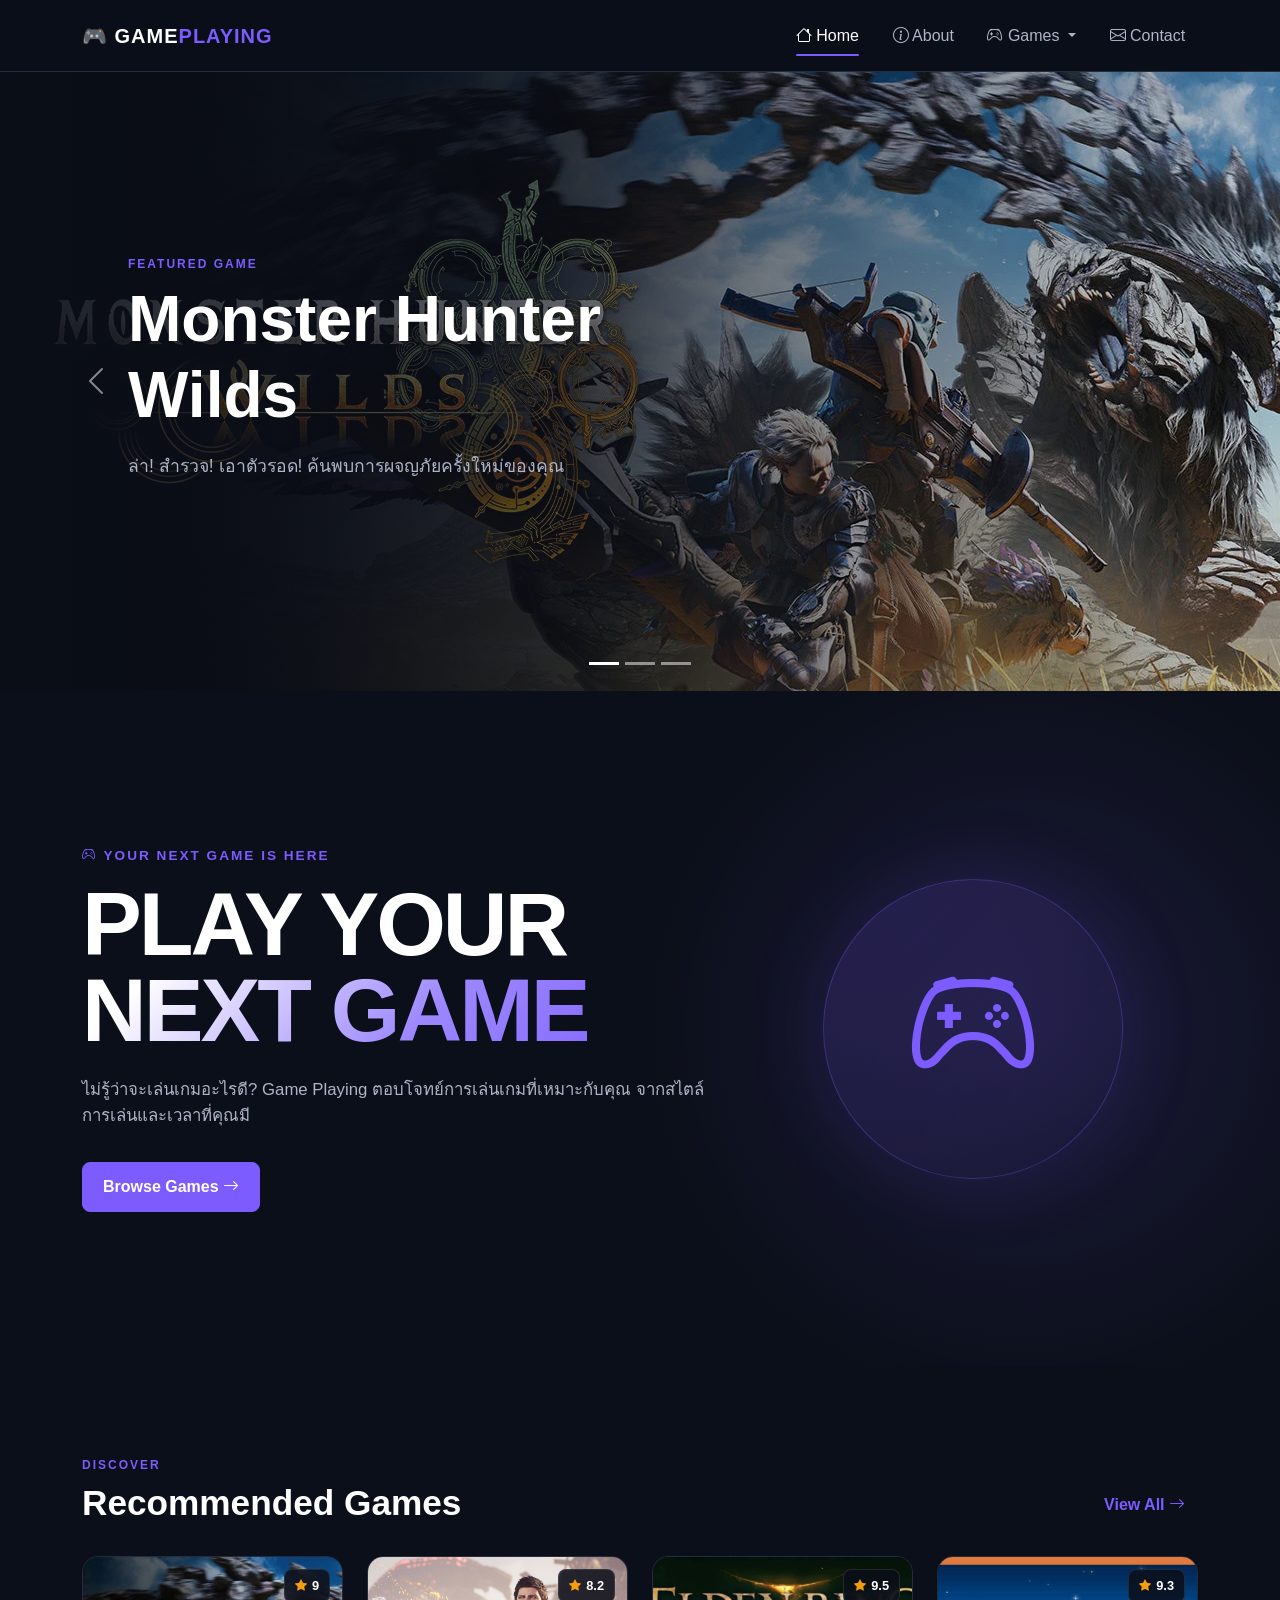
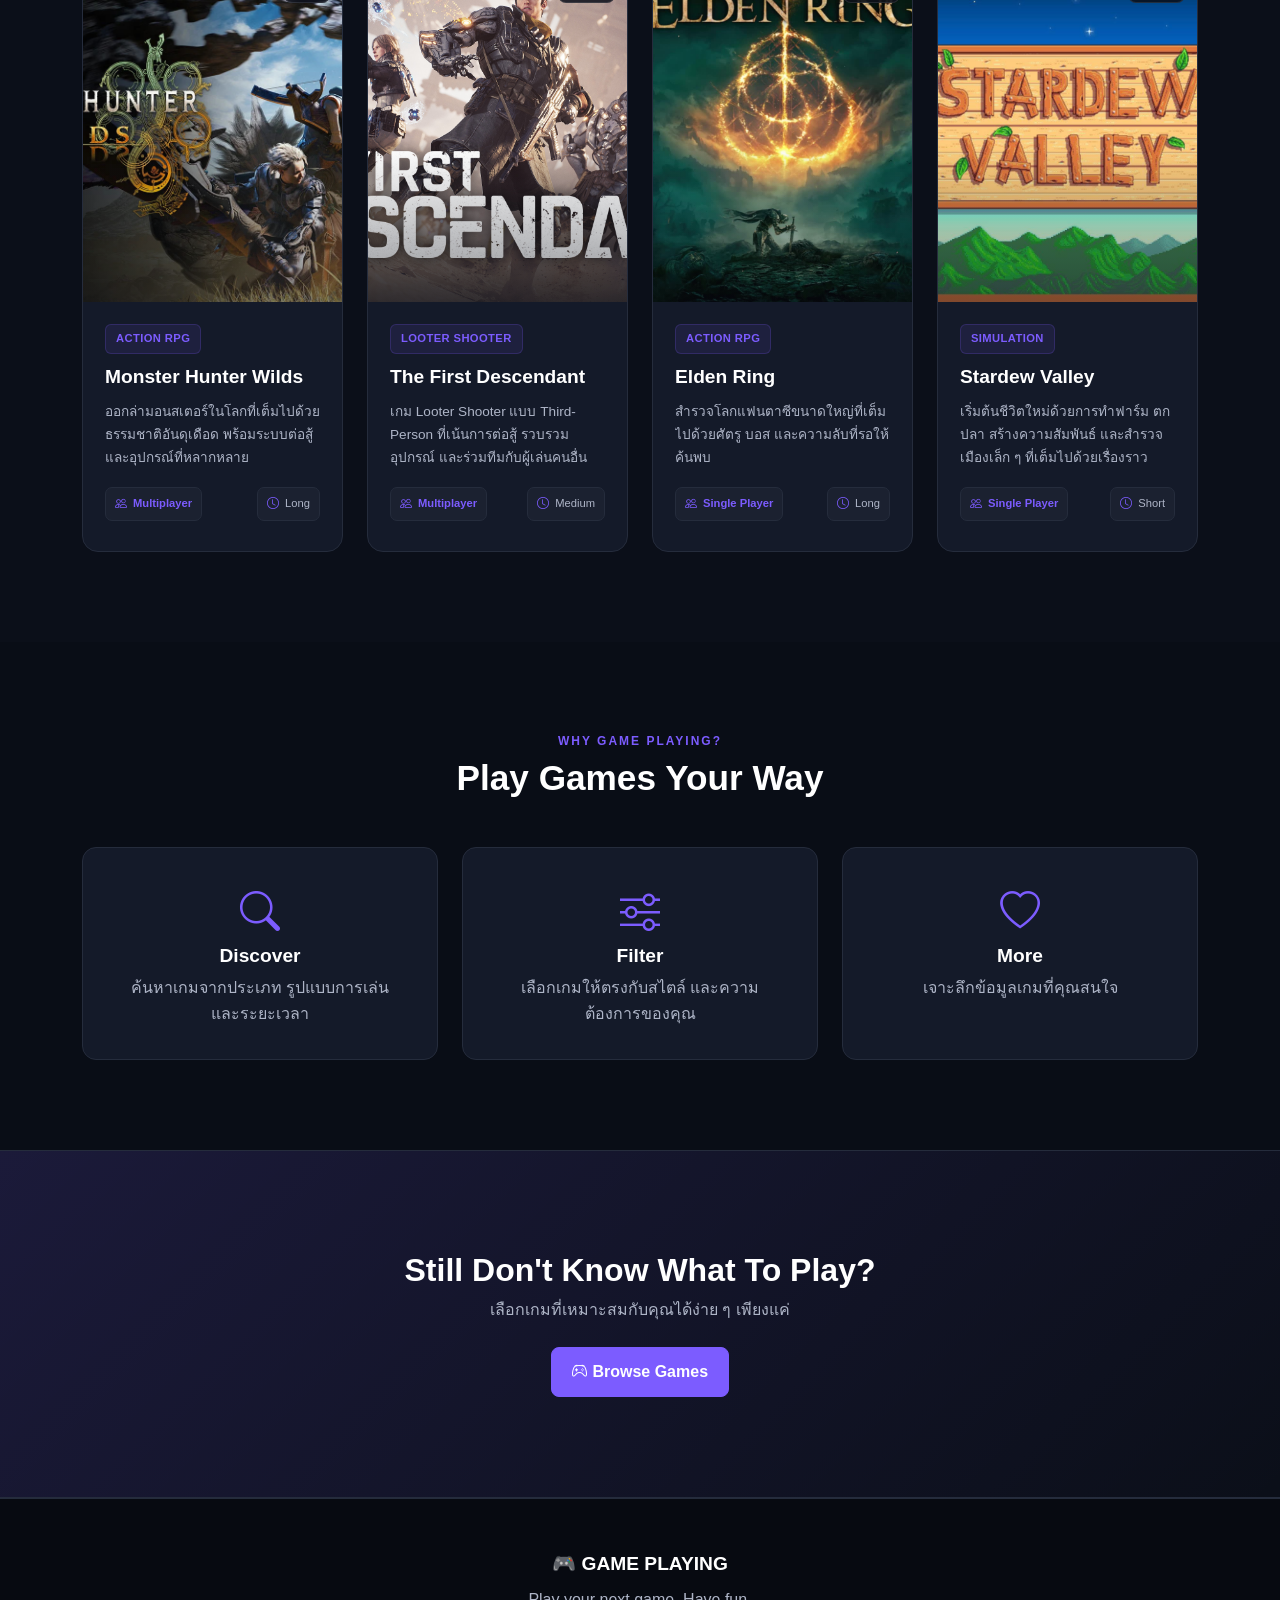
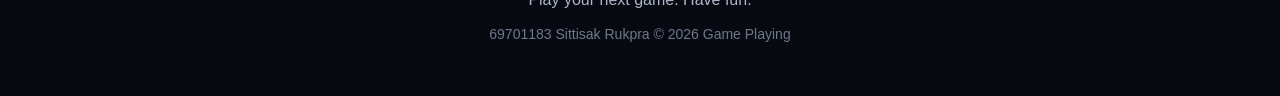
==== index.html @ 4680672c "Update 20260922" ====
<!DOCTYPE html>
<html lang="th">

<head>

    <meta charset="UTF-8">

    <meta
        name="viewport"
        content="width=device-width, initial-scale=1.0"
    >

    <meta
        name="description"
        content="Game Playing เว็บไซต์ช่วยค้นหาเกมที่เหมาะกับคุณ"
    >

    <title>Game Playing | Play Your Next Game</title>


    <!-- Bootstrap 5 -->
    <link
        href="https://cdn.jsdelivr.net/npm/bootstrap@5.3.8/dist/css/bootstrap.min.css"
        rel="stylesheet"
    >


    <!-- Bootstrap Icons -->
    <link
        rel="stylesheet"
        href="https://cdn.jsdelivr.net/npm/bootstrap-icons@1.13.1/font/bootstrap-icons.min.css"
    >


    <!-- Custom CSS -->
    <link
        rel="stylesheet"
        href="css/style.css"
    >

</head>


<body>

    <!-- ====================================== -->
    <!-- NAVBAR -->
    <!-- ====================================== -->

    <div id="navbar"></div>


    <main>

        <!-- =========================
             HERO CAROUSEL
        ========================== -->

        <section class="home-carousel-section">

            <div
                id="gameCarousel"
                class="carousel slide carousel-fade"
                data-bs-ride="carousel"
            >


                <!-- Indicators -->

                <div class="carousel-indicators">

                    <button
                        type="button"
                        data-bs-target="#gameCarousel"
                        data-bs-slide-to="0"
                        class="active"
                        aria-current="true"
                        aria-label="Slide 1"
                    ></button>

                    <button
                        type="button"
                        data-bs-target="#gameCarousel"
                        data-bs-slide-to="1"
                        aria-label="Slide 2"
                    ></button>

                    <button
                        type="button"
                        data-bs-target="#gameCarousel"
                        data-bs-slide-to="2"
                        aria-label="Slide 3"
                    ></button>

                </div>



                <!-- Carousel Items -->

                <div class="carousel-inner">


                    <!-- Slide 1 -->

                    <div
                        class="carousel-item active"
                        data-bs-interval="5000"
                    >

                        <img
                            src="images/monster-hunter.jpg"
                            class="carousel-game-image"
                            alt="Monster Hunter Wilds"
                        >

                        <div class="carousel-overlay"></div>

                        <div class="carousel-caption-custom">

                            <p class="section-label">
                                FEATURED GAME
                            </p>

                            <h1>
                                Monster Hunter Wilds
                            </h1>

                            <p>
                                ล่า! สำรวจ! เอาตัวรอด! ค้นพบการผจญภัยครั้งใหม่ของคุณ
                            </p>

                            <!--<button
                                type="button"
                                class="btn btn-primary-custom"
                                onclick="goToPage('games.html')"
                            >

                                <i class="bi bi-controller"></i>

                                Explore Games

                            </button>-->

                        </div>

                    </div>



                    <!-- Slide 2 -->

                    <div
                        class="carousel-item"
                        data-bs-interval="5000"
                    >

                        <img
                            src="images/elden-ring.jpg"
                            class="carousel-game-image"
                            alt="Elden Ring"
                        >

                        <div class="carousel-overlay"></div>

                        <div class="carousel-caption-custom">

                            <p class="section-label">
                                EXPLORE
                            </p>

                            <h1>
                                Elden Ring
                            </h1>

                            <p>
                                ก้าวเข้าสู่โลกอันกว้างใหญ่และ
                                สร้างเส้นทางแห่งการเดินทางของคุณเอง
                            </p>

                            <!--<button
                                type="button"
                                class="btn btn-primary-custom"
                                onclick="goToGameModal('Elden Ring')"
                            >

                                <i class="bi bi-info-circle"></i>

                                View Game

                            </button>-->

                        </div>

                    </div>



                    <!-- Slide 3 -->

                    <div
                        class="carousel-item"
                        data-bs-interval="5000"
                    >

                        <img
                            src="images/helldivers-2.jpg"
                            class="carousel-game-image"
                            alt="Helldivers 2"
                        >

                        <div class="carousel-overlay"></div>

                        <div class="carousel-caption-custom">

                            <p class="section-label">
                                PLAY TOGETHER
                            </p>

                            <h1>
                                Helldivers 2
                            </h1>

                            <p>
                                รวมทีมกับเพื่อนของคุณ
                                และต่อสู้ไปด้วยกัน
                            </p>

                            <!--<button
                                type="button"
                                class="btn btn-primary-custom"
                                onclick="goToGameModal('Helldivers 2')"
                            >

                                <i class="bi bi-people"></i>

                                View Game

                            </button>-->

                        </div>

                    </div>

                </div>



                <!-- Previous -->

                <button
                    class="carousel-control-prev"
                    type="button"
                    data-bs-target="#gameCarousel"
                    data-bs-slide="prev"
                >

                    <span
                        class="carousel-control-prev-icon"
                        aria-hidden="true"
                    ></span>

                    <span class="visually-hidden">
                        Previous
                    </span>

                </button>



                <!-- Next -->

                <button
                    class="carousel-control-next"
                    type="button"
                    data-bs-target="#gameCarousel"
                    data-bs-slide="next"
                >

                    <span
                        class="carousel-control-next-icon"
                        aria-hidden="true"
                    ></span>

                    <span class="visually-hidden">
                        Next
                    </span>

                </button>

            </div>

        </section>

        <!-- ====================================== -->
        <!-- HERO -->
        <!-- ====================================== -->

        <section class="hero-section">

            <div class="container">

                <div class="row align-items-center min-vh-75">

                    <div class="col-lg-7">

                        <p class="hero-label">

                            <i class="bi bi-controller"></i>

                            YOUR NEXT GAME IS HERE

                        </p>


                        <h1 class="hero-title">

                            PLAY YOUR

                            <span style="display: block;
    color: transparent;
    background: linear-gradient(135deg, #ffffff 10%, #9B86FF 55%, #7C5CFF 100%);
    background-clip: text;
    -webkit-background-clip: text;">NEXT GAME</span>

                        </h1>


                        <p class="hero-description">

                            ไม่รู้ว่าจะเล่นเกมอะไรดี?

                            Game Playing ตอบโจทย์การเล่นเกมที่เหมาะกับคุณ  
                            จากสไตล์การเล่นและเวลาที่คุณมี

                        </p>


                        <div class="d-flex flex-wrap gap-3">

                            <button
                                type="button"
                                class="btn btn-primary-custom"
                                onclick="goToPage('games.html')"
                            >

                                Browse Games

                                <i class="bi bi-arrow-right"></i>

                            </button>

                            <!--<button
                                type="button"
                                class="btn btn-primary-custom"
                                onclick="goToPage('finder.html')"
                            >

                                <i class="bi bi-search"></i>

                                Find My Game

                            </button>


                            <button
                                type="button"
                                class="btn btn-outline-light"
                                onclick="goToPage('games.html')"
                            >

                                Browse Games

                                <i class="bi bi-arrow-right"></i>

                            </button>-->

                        </div>

                    </div>


                    <div class="col-lg-5 d-none d-lg-block">

                        <div class="hero-decoration">

                            <i class="bi bi-controller"></i>

                        </div>

                    </div>

                </div>

            </div>

        </section>



        <!-- ====================================== -->
        <!-- RECOMMENDED GAMES -->
        <!-- ====================================== -->

        <section class="section-padding">

            <div class="container">

                <div class="section-heading">

                    <div>

                        <p class="section-label">
                            DISCOVER
                        </p>

                        <h2 class="section-title">
                            Recommended Games
                        </h2>

                    </div>


                    <button
                        type="button"
                        class="btn btn-link view-all"
                        onclick="goToPage('games.html')"
                    >

                        View All

                        <i class="bi bi-arrow-right"></i>

                    </button>

                </div>


                <div
                    id="recommendedGames"
                    class="row g-4"
                ></div>

            </div>

        </section>



        <!-- ====================================== -->
        <!-- WHY GAME PLAYING -->
        <!-- ====================================== -->

        <section class="section-padding section-dark">

            <div class="container">

                <div class="text-center mb-5">

                    <p class="section-label">
                        WHY GAME PLAYING?
                    </p>

                    <h2 class="section-title">
                        Play Games Your Way
                    </h2>

                </div>


                <div class="row g-4">


                    <div class="col-md-4">

                        <div class="feature-card">

                            <i class="bi bi-search feature-icon"></i>

                            <h3>
                                Discover
                            </h3>

                            <p>
                                ค้นหาเกมจากประเภท
                                รูปแบบการเล่น และระยะเวลา
                            </p>

                        </div>

                    </div>


                    <div class="col-md-4">

                        <div class="feature-card">

                            <i class="bi bi-sliders feature-icon"></i>

                            <h3>
                                Filter
                            </h3>

                            <p>
                                เลือกเกมให้ตรงกับสไตล์
                                และความต้องการของคุณ
                            </p>

                        </div>

                    </div>


                    <div class="col-md-4">

                        <div class="feature-card">

                            <i class="bi bi-heart feature-icon"></i>

                            <h3>
                                More
                            </h3>

                            <p>
                                เจาะลึกข้อมูลเกมที่คุณสนใจ
                            </p>

                        </div>

                    </div>

                </div>

            </div>

        </section>



        <!-- ====================================== -->
        <!-- CTA -->
        <!-- ====================================== -->

        <section class="cta-section">

            <div class="container text-center">

                <h2>
                    Still Don't Know What To Play?
                </h2>

                <p>
                    เลือกเกมที่เหมาะสมกับคุณได้ง่าย ๆ เพียงแค่
                </p>


                <button
                    type="button"
                    class="btn btn-primary-custom"
                    onclick="goToPage('games.html')"
                >

                    <i class="bi bi-controller"></i>

                    Browse Games

                </button>

            </div>

        </section>

    </main>



    <!-- ====================================== -->
    <!-- FOOTER -->
    <!-- ====================================== -->

    <div id="footer-container"></div>



    <!-- Bootstrap JS -->

    <script
        src="https://cdn.jsdelivr.net/npm/bootstrap@5.3.8/dist/js/bootstrap.bundle.min.js"
    ></script>


    <!-- Project JS -->

    <script src="js/navbar.js"></script>

    <script src="js/games.js"></script>

    <script src="js/app.js"></script>

</body>

</html>
---- css/style.css ----
/* ============================================
   GAME FINDER
   Custom CSS
   ============================================ */


/* ============================================
   GLOBAL
   ============================================ */

:root {

    --bg-main: #0B0F19;

    --bg-card: #141A29;

    --bg-dark: #090D16;

    --border: #252C3C;

    --primary: #7C5CFF;

    --primary-hover: #6948F5;

    --text-main: #FFFFFF;

    --text-secondary: #AEB5C7;

}


* {
    box-sizing: border-box;
}


html {
    scroll-behavior: smooth;
}


body {

    margin: 0;

    padding: 0;

    background: var(--bg-main);

    color: var(--text-main);

    font-family:
        Arial,
        Helvetica,
        sans-serif;

    line-height: 1.6;

    padding-top: 72px;

}


button,
input,
select {
    font-family: inherit;
}


button {
    cursor: pointer;
}


.text-secondary {
    color: var(--text-secondary) !important;
}



/* ============================================
   NAVBAR
   ============================================ */

.custom-navbar {

    background: rgba(11, 15, 25, 0.95);

    border-bottom:
        1px solid var(--border);

    min-height: 72px;

    backdrop-filter: blur(10px);

}


.navbar-brand {

    color: #FFFFFF !important;

    font-size: 1.25rem;

    font-weight: 800;

    letter-spacing: 1px;

}


.navbar-brand span {

    color: var(--primary);

}


.navbar-nav {

    gap: 8px;

}


.nav-link {

    color: var(--text-secondary) !important;

    background: transparent !important;

    border: 0 !important;

    position: relative;

    padding:
        0.6rem 0.8rem !important;

    transition:
        color 0.2s ease;

}


.nav-link:hover {

    color: #FFFFFF !important;

}


.nav-link.active {

    color: #FFFFFF !important;

}


.nav-link.active::before {

    content: "";

    position: absolute;

    left: 0.8rem;

    right: 0.8rem;

    bottom: 2px;

    height: 2px;

    background: var(--primary);

    border-radius: 10px;

}


.navbar-toggler {

    border-color: var(--border);

}


.navbar-toggler:focus {

    box-shadow:
        0 0 0 0.2rem
        rgba(124, 92, 255, 0.25);

}



/* ============================================
   HERO
   ============================================ */

.hero-section {

    position: relative;

    min-height: 75vh;

    display: flex;

    align-items: center;

    overflow: hidden;

    background:
        radial-gradient(
            circle at 80% 50%,
            rgba(124, 92, 255, 0.15),
            transparent 35%
        );

}


.min-vh-75 {

    min-height: 75vh;

}


.hero-label {

    color: var(--primary);

    font-size: 0.85rem;

    font-weight: 700;

    letter-spacing: 2px;

    margin-bottom: 1rem;

}


.hero-title {

    font-size:
        clamp(3rem, 7vw, 6.5rem);

    line-height: 0.95;

    font-weight: 900;

    letter-spacing: -3px;

    margin-bottom: 1.5rem;

}


.hero-title span {

    display: block;

    color: var(--primary);

}


.hero-description {

    color: var(--text-secondary);

    font-size: 1.05rem;

    max-width: 650px;

    margin-bottom: 2rem;

}


.hero-decoration {

    width: 300px;

    height: 300px;

    margin: auto;

    border-radius: 50%;

    display: flex;

    align-items: center;

    justify-content: center;

    background:
        linear-gradient(
            135deg,
            rgba(124, 92, 255, 0.18),
            rgba(124, 92, 255, 0.03)
        );

    border:
        1px solid
        rgba(124, 92, 255, 0.3);

    box-shadow:
        0 0 80px
        rgba(124, 92, 255, 0.15);

    animation:
        float 4s ease-in-out infinite;

}


.hero-decoration i {

    font-size: 8rem;

    color: var(--primary);

}


@keyframes float {

    0%,
    100% {

        transform: translateY(0);

    }

    50% {

        transform: translateY(-15px);

    }

}



/* ============================================
   BUTTONS
   ============================================ */

.btn-primary-custom {

    background: var(--primary);

    border:
        1px solid
        var(--primary);

    color: #FFFFFF;

    font-weight: 700;

    padding:
        0.75rem 1.25rem;

    border-radius: 8px;

}


.btn-primary-custom:hover {

    background:
        var(--primary-hover);

    border-color:
        var(--primary-hover);

    color: #FFFFFF;

    transform: translateY(-1px);

}


.view-all {

    color: var(--primary) !important;

    text-decoration: none;

    font-weight: 600;

}


.view-all:hover {

    color: #FFFFFF !important;

}



/* ============================================
   SECTION
   ============================================ */

.section-padding {

    padding:
        90px 0;

}


.section-dark {

    background:
        var(--bg-dark);

}


.section-heading {

    display: flex;

    justify-content: space-between;

    align-items: flex-end;

    gap: 20px;

    margin-bottom: 2rem;

}


.section-label {

    color: var(--primary);

    font-size: 0.75rem;

    font-weight: 800;

    letter-spacing: 2px;

    margin-bottom: 0.4rem;

}


.section-title {

    font-size: 2.2rem;

    font-weight: 800;

    margin-bottom: 0;

}



/* ============================================
   PAGE HEADER
   ============================================ */

.page-header {

    padding:
        80px 0 60px;

    background:
        radial-gradient(
            circle at 70% 30%,
            rgba(124, 92, 255, 0.12),
            transparent 35%
        );

}


.page-header .hero-description {

    margin-bottom: 0;

}



/* ============================================
   GAME CARD
   ============================================ */

.game-card {

    height: 100%;

    background:
        var(--bg-card);

    border:
        1px solid
        var(--border);

    border-radius: 14px;

    overflow: hidden;

    transition:
        transform 0.25s ease,
        border-color 0.25s ease,
        box-shadow 0.25s ease;

}


.game-card:hover {

    transform:
        translateY(-5px);

    border-color:
        rgba(124, 92, 255, 0.6);

    box-shadow:
        0 15px 35px
        rgba(0, 0, 0, 0.25);

}


.game-image {

    position: relative;

    aspect-ratio: 3 / 4;

    overflow: hidden;

    background:
        #101522;

}


.game-image img {

    width: 100%;

    height: 100%;

    object-fit: cover;

    display: block;

    transition:
        transform 0.35s ease;

}


.game-card:hover
.game-image img {

    transform:
        scale(1.04);

}


.favorite-btn {

    position: absolute;

    top: 12px;

    right: 12px;

    width: 40px;

    height: 40px;

    border-radius: 50%;

    border:
        1px solid
        rgba(255, 255, 255, 0.15);

    background:
        rgba(11, 15, 25, 0.8);

    color: #FFFFFF;

    display: flex;

    align-items: center;

    justify-content: center;

    backdrop-filter: blur(6px);

    transition:
        all 0.2s ease;

}


.favorite-btn:hover {

    transform:
        scale(1.08);

    background:
        var(--primary);

}


.favorite-btn.active {

    color: #FFFFFF;

    background:
        var(--primary);

}


.game-info {

    padding: 18px;

}


.game-meta {

    display: flex;

    justify-content: space-between;

    align-items: center;

    gap: 10px;

    color:
        var(--text-secondary);

    font-size: 0.75rem;

    margin-bottom: 8px;

}


.game-meta span:first-child {

    color: var(--primary);

    font-weight: 600;

}


.game-title {

    font-size: 1.1rem;

    font-weight: 800;

    margin:
        0 0 8px;

    color: #FFFFFF;

}


.game-description {

    color:
        var(--text-secondary);

    font-size: 0.85rem;

    line-height: 1.5;

    margin: 0;

}


.game-extra {

    display: flex;

    flex-wrap: wrap;

    gap: 12px;

    margin-top: 14px;

    padding-top: 12px;

    border-top:
        1px solid
        var(--border);

    color:
        var(--text-secondary);

    font-size: 0.75rem;

}



/* ============================================
   FEATURE CARDS
   ============================================ */

.feature-card {

    height: 100%;

    padding: 32px;

    text-align: center;

    background:
        var(--bg-card);

    border:
        1px solid
        var(--border);

    border-radius: 14px;

    transition:
        transform 0.2s ease,
        border-color 0.2s ease;

}


.feature-card:hover {

    transform:
        translateY(-4px);

    border-color:
        rgba(124, 92, 255, 0.5);

}


.feature-icon {

    font-size: 2.5rem;

    color:
        var(--primary);

    margin-bottom: 1rem;

}


.feature-card h3 {

    font-size: 1.2rem;

    font-weight: 700;

}


.feature-card p {

    color:
        var(--text-secondary);

    margin-bottom: 0;

}



/* ============================================
   CTA
   ============================================ */

.cta-section {

    padding:
        100px 0;

    background:
        linear-gradient(
            135deg,
            rgba(124, 92, 255, 0.14),
            transparent
        );

    border-top:
        1px solid
        var(--border);

    border-bottom:
        1px solid
        var(--border);

}


.cta-section h2 {

    font-size: 2rem;

    font-weight: 800;

}


.cta-section p {

    color:
        var(--text-secondary);

    margin-bottom: 1.5rem;

}



/* ============================================
   FILTER
   ============================================ */

.filter-box {

    background:
        var(--bg-card);

    border:
        1px solid
        var(--border);

    border-radius: 14px;

    padding: 24px;

    margin-bottom: 40px;

}


.form-label {

    color:
        var(--text-secondary);

    font-size: 0.85rem;

    font-weight: 600;

}


.form-control,
.form-select,
.input-group-text {

    background:
        #0F1421;

    border:
        1px solid
        var(--border);

    color:
        #FFFFFF;

}


.form-control:focus,
.form-select:focus {

    background:
        #0F1421;

    color:
        #FFFFFF;

    border-color:
        var(--primary);

    box-shadow:
        0 0 0 0.2rem
        rgba(124, 92, 255, 0.15);

}


.form-control::placeholder {

    color:
        #6F7789;

}


.input-group-text {

    color:
        var(--text-secondary);

}



/* ============================================
   FINDER
   ============================================ */

.finder-card {

    background:
        var(--bg-card);

    border:
        1px solid
        var(--border);

    border-radius: 16px;

    padding:
        35px;

}


.finder-question {

    margin-bottom: 28px;

}


.finder-label {

    display: flex;

    align-items: center;

    gap: 12px;

    font-size: 1.05rem;

    font-weight: 700;

    margin-bottom: 12px;

}


.finder-label span {

    display: inline-flex;

    align-items: center;

    justify-content: center;

    width: 34px;

    height: 34px;

    border-radius: 50%;

    background:
        rgba(124, 92, 255, 0.15);

    color:
        var(--primary);

    font-size: 0.8rem;

}



/* ============================================
   FOOTER
   ============================================ */

.site-footer {

    padding:
        50px 0;

    background:
        #070A11;

    border-top:
        1px solid
        var(--border);

}


.footer-logo {

    font-size: 1.2rem;

    font-weight: 800;

    margin-bottom: 8px;

}


.site-footer p {

    color:
        var(--text-secondary);

    margin-bottom: 8px;

}


.site-footer small {

    color:
        #6F7789;

}



/* ============================================
   FOCUS
   ============================================ */

button:focus-visible,
a:focus-visible,
input:focus-visible,
select:focus-visible {

    outline:
        2px solid
        var(--primary);

    outline-offset:
        3px;

}



/* ============================================
   RESPONSIVE
   ============================================ */

@media (max-width: 991.98px) {

    .hero-section {

        min-height: auto;

        padding:
            80px 0;

    }


    .min-vh-75 {

        min-height: auto;

    }


    .hero-title {

        letter-spacing:
            -2px;

    }


    .navbar-nav {

        padding-top: 15px;

        padding-bottom: 10px;

    }


    .nav-link.active::after {

        display: none;

    }

}


@media (max-width: 767.98px) {

    .section-padding {

        padding:
            65px 0;

    }


    .page-header {

        padding:
            60px 0 45px;

    }


    .section-title {

        font-size: 1.8rem;

    }


    .section-heading {

        align-items:
            flex-start;

        flex-direction:
            column;

    }


    .hero-title {

        font-size:
            clamp(2.8rem, 15vw, 4.5rem);

    }


    .hero-description {

        font-size:
            0.95rem;

    }


    .finder-card {

        padding:
            22px;

    }


    .filter-box {

        padding:
            18px;

    }

}


@media (max-width: 575.98px) {

    .hero-section {

        padding:
            60px 0;

    }


    .section-padding {

        padding:
            55px 0;

    }


    .hero-title {

        font-size:
            2.8rem;

    }


    .btn-primary-custom,
    .btn-outline-light {

        width: 100%;

    }


    .game-info {

        padding:
            15px;

    }

}

/* =========================================
   ABOUT GAME SHOWCASE
========================================= */

.about-game-showcase {
    position: relative;
    padding: 10px;
}


/* Main Card */

.showcase-main-card {
    position: relative;
    overflow: hidden;
    padding: 28px;
    min-height: 320px;

    background:
        radial-gradient(
            circle at 80% 20%,
            rgba(124, 92, 255, 0.25),
            transparent 40%
        ),
        var(--bg-card);

    border: 1px solid var(--border);
    border-radius: 22px;

    box-shadow:
        0 25px 60px rgba(0, 0, 0, 0.3);
}


/* Decorative Glow */

.showcase-main-card::before {
    content: "";
    position: absolute;

    width: 180px;
    height: 180px;

    right: -60px;
    bottom: -70px;

    background: rgba(124, 92, 255, 0.15);

    border-radius: 50%;

    filter: blur(10px);
}


/* Top */

.showcase-top {
    display: flex;
    align-items: center;
    justify-content: space-between;

    margin-bottom: 30px;
}


.showcase-badge {
    display: inline-flex;
    align-items: center;
    gap: 7px;

    padding: 7px 12px;

    border-radius: 50px;

    background: rgba(124, 92, 255, 0.12);

    color: var(--primary);

    font-size: 0.7rem;
    font-weight: 700;

    letter-spacing: 1px;
}


.showcase-dots {
    color: var(--text-secondary);
    letter-spacing: 3px;
}


/* Controller Icon */

.showcase-icon {
    width: 70px;
    height: 70px;

    display: flex;
    align-items: center;
    justify-content: center;

    margin-bottom: 20px;

    border-radius: 18px;

    background: rgba(124, 92, 255, 0.15);

    border: 1px solid rgba(124, 92, 255, 0.25);

    color: var(--primary);

    font-size: 2rem;
}


.showcase-main-card h3 {
    position: relative;

    margin-bottom: 10px;

    font-size: 2rem;
    font-weight: 800;

    line-height: 1.2;
}


.showcase-main-card h3 span {
    display: block;

    color: var(--primary);
}


.showcase-main-card p {
    position: relative;

    margin: 0;

    color: var(--text-secondary);

    font-size: 0.9rem;
}


/* Mini Cards */

.showcase-mini-grid {
    display: grid;

    grid-template-columns: repeat(2, 1fr);

    gap: 12px;

    margin-top: 14px;
}


.showcase-mini-card {
    display: flex;
    align-items: center;

    gap: 12px;

    padding: 15px;

    background: var(--bg-card);

    border: 1px solid var(--border);

    border-radius: 14px;

    transition:
        transform 0.2s ease,
        border-color 0.2s ease;
}


.showcase-mini-card:hover {
    transform: translateY(-3px);

    border-color:
        rgba(124, 92, 255, 0.5);
}


.showcase-mini-card > i {
    flex-shrink: 0;

    width: 38px;
    height: 38px;

    display: flex;
    align-items: center;
    justify-content: center;

    border-radius: 10px;

    background: rgba(124, 92, 255, 0.1);

    color: var(--primary);
}


.showcase-mini-card strong {
    display: block;

    font-size: 0.85rem;
}


.showcase-mini-card small {
    display: block;

    margin-top: 2px;

    color: var(--text-secondary);

    font-size: 0.7rem;
}


/* Stats */

.showcase-stats {
    display: grid;

    grid-template-columns:
        repeat(3, 1fr);

    gap: 10px;

    margin-top: 14px;

    padding: 18px;

    background: rgba(20, 26, 41, 0.7);

    border: 1px solid var(--border);

    border-radius: 14px;
}


.showcase-stats div {
    text-align: center;
}


.showcase-stats strong {
    display: block;

    color: var(--primary);

    font-size: 1.2rem;
    font-weight: 800;
}


.showcase-stats span {
    display: block;

    margin-top: 2px;

    color: var(--text-secondary);

    font-size: 0.65rem;

    text-transform: uppercase;

    letter-spacing: 0.5px;
}


/* Responsive */

@media (max-width: 575.98px) {

    .showcase-main-card {
        min-height: 280px;

        padding: 22px;
    }

    .showcase-main-card h3 {
        font-size: 1.6rem;
    }

    .showcase-mini-grid {
        grid-template-columns: 1fr;
    }

    .showcase-stats {
        padding: 14px 8px;
    }

}

/* =========================================
   CONTACT LOCATION & MAP
========================================= */

.contact-info-card {
    height: 100%;
    padding: 32px;

    background: var(--bg-card);

    border: 1px solid var(--border);

    border-radius: 18px;
}


.contact-location {
    display: flex;
    align-items: flex-start;

    gap: 16px;

    margin-top: 10px;
    padding-top: 25px;

    border-top: 1px solid var(--border);
}


.contact-location h3 {
    margin: 0 0 4px;

    font-size: 1rem;
    font-weight: 700;
}


.contact-location p {
    margin: 0;

    color: var(--text-secondary);

    font-size: 0.9rem;
}


/* Map Card */

.map-card {
    overflow: hidden;

    background: var(--bg-card);

    border: 1px solid var(--border);

    border-radius: 18px;

    box-shadow:
        0 20px 50px rgba(0, 0, 0, 0.2);
}


/* Map Header */

.map-header {
    display: flex;

    align-items: center;

    justify-content: space-between;

    padding: 22px 25px;
}


.map-header h3 {
    margin: 0;

    font-size: 1.2rem;

    font-weight: 800;
}


.map-header-icon {
    width: 44px;
    height: 44px;

    display: flex;

    align-items: center;
    justify-content: center;

    border-radius: 12px;

    background:
        rgba(124, 92, 255, 0.12);

    color: var(--primary);

    font-size: 1.2rem;
}


/* Google Map */

.google-map {
    width: 100%;

    overflow: hidden;

    background: #101522;
}


.google-map iframe {
    display: block;

    width: 100%;

    min-height: 420px;

    filter:
        grayscale(0.15)
        contrast(1.05);
}


/* Map Footer */

.map-footer {
    display: flex;

    align-items: center;

    justify-content: space-between;

    gap: 15px;

    padding: 18px 25px;
}


.map-footer > div {
    display: flex;

    align-items: center;

    gap: 9px;

    color: var(--text-secondary);

    font-size: 0.85rem;
}


.map-footer i {
    color: var(--primary);
}


.map-button {
    display: inline-flex;

    align-items: center;

    gap: 7px;

    padding: 8px 14px;

    border: 1px solid var(--border);

    border-radius: 8px;

    background: transparent;

    color: var(--text-primary);

    font-size: 0.8rem;

    transition:
        background 0.2s ease,
        border-color 0.2s ease;
}


.map-button:hover {
    background:
        rgba(124, 92, 255, 0.1);

    border-color:
        rgba(124, 92, 255, 0.5);
}


/* Responsive */

@media (max-width: 767.98px) {

    .contact-info-card {
        padding: 24px;
    }

    .map-header {
        padding: 18px 20px;
    }

    .google-map iframe {
        min-height: 320px;
    }

    .map-footer {
        align-items: flex-start;
        flex-direction: column;

        padding: 16px 20px;
    }

    .map-button {
        width: 100%;

        justify-content: center;
    }

}

/* =========================================
   HOME CAROUSEL
========================================= */

.home-carousel-section {
    position: relative;
    margin-top: -1px;
}


.carousel-game-image {
    width: 100%;
    height: 620px;

    object-fit: cover;
}


.carousel-overlay {
    position: absolute;

    inset: 0;

    background:
        linear-gradient(
            90deg,
            rgba(11, 15, 25, 0.95) 0%,
            rgba(11, 15, 25, 0.65) 45%,
            rgba(11, 15, 25, 0.15) 100%
        );
}


.carousel-caption-custom {
    position: absolute;

    top: 50%;
    left: 10%;

    transform: translateY(-50%);

    width: min(600px, 80%);

    text-align: left;
}


.carousel-caption-custom h1 {
    font-size: clamp(
        2.2rem,
        5vw,
        4.5rem
    );

    font-weight: 900;

    margin-bottom: 18px;
}


.carousel-caption-custom p:not(.section-label) {
    color: var(--text-secondary);

    font-size: 1.1rem;

    line-height: 1.7;

    margin-bottom: 25px;
}


.carousel-indicators button {
    width: 30px;
    height: 4px;

    border-radius: 10px;
}



/* =========================================
   GAME LOADING
========================================= */

.game-loading {
    position: fixed;

    inset: 0;

    z-index: 2000;

    display: flex;

    align-items: center;
    justify-content: center;

    background:
        rgba(11, 15, 25, 0.82);

    backdrop-filter:
        blur(5px);
}


.game-loading-box {
    width: min(
        420px,
        90%
    );

    padding: 35px;

    text-align: center;

    background: var(--bg-card);

    border: 1px solid var(--border);

    border-radius: 18px;

    box-shadow:
        0 25px 80px
        rgba(0, 0, 0, 0.45);
}


.game-loading-box > i {
    display: block;

    color: var(--primary);

    font-size: 3rem;

    margin-bottom: 15px;
}


.game-loading-box h3 {
    font-size: 1.3rem;

    font-weight: 800;

    margin-bottom: 5px;
}


.game-loading-box p {
    color: var(--text-secondary);

    font-size: 0.85rem;

    margin-bottom: 22px;
}


.game-loading-box .progress {
    height: 8px;

    background: var(--border);

    border-radius: 20px;

    overflow: hidden;
}


.game-loading-box .progress-bar {
    background: var(--primary);

    transition:
        width 0.05s linear;
}



/* =========================================
   GAME MODAL
========================================= */

.game-modal-content {
    background: var(--bg-card);

    color: var(--text-primary);

    border: 1px solid var(--border);

    border-radius: 18px;

    overflow: hidden;
}


.game-modal-content .modal-header,
.game-modal-content .modal-footer {
    border-color: var(--border);
}


.modal-game-image {
    width: 100%;

    aspect-ratio: 3 / 4;

    object-fit: cover;

    border-radius: 12px;
}


.modal-game-title {
    font-size: 2rem;

    font-weight: 800;

    margin:
        10px 0 15px;
}


.modal-game-description {
    color: var(--text-secondary);

    line-height: 1.7;
}


.modal-game-info {
    display: grid;

    grid-template-columns:
        repeat(2, 1fr);

    gap: 12px;

    margin-top: 25px;
}


.modal-game-info > div {
    padding: 12px;

    background:
        rgba(255, 255, 255, 0.02);

    border: 1px solid var(--border);

    border-radius: 10px;
}


.modal-game-info i {
    color: var(--primary);

    margin-right: 5px;
}


.modal-game-info span {
    display: block;

    color: var(--text-secondary);

    font-size: 0.7rem;

    margin-bottom: 3px;
}


.modal-game-info strong {
    font-size: 0.85rem;
}



/* =========================================
   NAVBAR DROPDOWN
========================================= */

.custom-navbar .dropdown-menu {
    min-width: 210px;

    margin-top: 10px;

    padding: 8px;

    background: #141A29;

    border: 1px solid var(--border);

    border-radius: 12px;

    box-shadow:
        0 15px 40px
        rgba(0, 0, 0, 0.3);
}


.custom-navbar .dropdown-item {
    padding: 10px 12px;

    border-radius: 8px;

    color: var(--text-secondary);

    font-size: 0.85rem;
}


.custom-navbar .dropdown-item:hover,
.custom-navbar .dropdown-item.active {
    background:
        rgba(124, 92, 255, 0.12);

    color: #fff;
}


.custom-navbar .dropdown-item i {
    width: 22px;

    color: var(--primary);
}



/* =========================================
   RESPONSIVE
========================================= */

@media (max-width: 991.98px) {

    .carousel-game-image {
        height: 520px;
    }


    .carousel-caption-custom {
        left: 8%;

        width: 84%;
    }


    .custom-navbar .dropdown-menu {
        margin-top: 5px;

        border: 0;

        box-shadow: none;

        background:
            rgba(20, 26, 41, 0.5);
    }

}


@media (max-width: 767.98px) {

    .carousel-game-image {
        height: 480px;
    }


    .carousel-caption-custom {
        left: 7%;

        width: 86%;
    }


    .carousel-caption-custom h1 {
        font-size: 2.2rem;
    }


    .carousel-caption-custom p:not(.section-label) {
        font-size: 0.9rem;
    }


    .modal-game-title {
        font-size: 1.5rem;
    }


    .modal-game-info {
        grid-template-columns: 1fr;
    }

}


@media (max-width: 575.98px) {

    .carousel-game-image {
        height: 450px;
    }


    .carousel-caption-custom {
        left: 6%;

        width: 88%;
    }


    .carousel-caption-custom h1 {
        font-size: 1.8rem;
    }


    .carousel-caption-custom p:not(.section-label) {
        font-size: 0.85rem;
    }


    .carousel-caption-custom .btn {
        width: 100%;
    }

}



/* =========================================
   CONTACT FORM ALERT
   ========================================= */

.custom-alert {
    display: flex;
    align-items: flex-start;
    gap: 12px;

    margin-bottom: 20px;
    padding: 16px 18px;

    background:
        rgba(245, 158, 11, 0.08);

    border:
        1px solid
        rgba(245, 158, 11, 0.35);

    border-radius: 12px;

    color: var(--text-primary);
}

.custom-alert > i {
    flex-shrink: 0;

    margin-top: 2px;

    color: #F59E0B;

    font-size: 1.2rem;
}

.custom-alert strong {
    display: block;

    margin-bottom: 4px;

    color: var(--text-primary);

    font-size: 0.95rem;
}

.custom-alert p {
    margin: 0;

    color: var(--text-secondary);

    font-size: 0.82rem;

    line-height: 1.5;
}



/* =========================================
   GAME CARD
   ========================================= */

.game-card {
    height: 100%;
    display: flex;
    flex-direction: column;

    background: var(--bg-card);

    border: 1px solid var(--border);
    border-radius: 16px;

    overflow: hidden;

    cursor: pointer;

    transition:
        transform 0.25s ease,
        border-color 0.25s ease,
        box-shadow 0.25s ease;

    outline: none;
}

.game-card:hover {
    transform: translateY(-6px);

    border-color:
        rgba(124, 92, 255, 0.55);

    box-shadow:
        0 15px 40px rgba(0, 0, 0, 0.25);
}

.game-card:focus-visible {
    border-color: var(--primary);

    box-shadow:
        0 0 0 3px
        rgba(124, 92, 255, 0.25);
}


/* =========================================
   GAME IMAGE
   ========================================= */

.game-image {
    position: relative;

    width: 100%;

    aspect-ratio: 3 / 4;

    overflow: hidden;

    background: #0F1420;
}

.game-image img {
    display: block;

    width: 100%;
    height: 100%;

    object-fit: cover;

    transition:
        transform 0.4s ease;
}

.game-card:hover .game-image img {
    transform: scale(1.05);
}


/* =========================================
   GAME IMAGE OVERLAY
   ========================================= */

.game-image::after {
    content: "";

    position: absolute;

    inset: 0;

    background:
        linear-gradient(
            to top,
            rgba(11, 15, 25, 0.45),
            transparent 45%
        );

    pointer-events: none;
}


/* =========================================
   GAME RATING
   ========================================= */

.game-rating {
    position: absolute;

    top: 12px;
    right: 12px;

    z-index: 2;

    display: inline-flex;
    align-items: center;
    gap: 5px;

    padding: 6px 10px;

    background:
        rgba(11, 15, 25, 0.85);

    border:
        1px solid
        rgba(255, 255, 255, 0.1);

    border-radius: 8px;

    color: #ffffff;

    font-size: 0.8rem;
    font-weight: 700;

    backdrop-filter: blur(8px);
}

.game-rating i {
    color: #F59E0B;

    font-size: 0.75rem;
}


/* =========================================
   GAME CARD BODY
   ========================================= */

.game-card-body {
    display: flex;
    flex-direction: column;

    flex: 1;

    padding: 22px;
}


/* =========================================
   GAME GENRE
   ========================================= */

.game-genre {
    display: inline-flex;
    align-items: center;

    width: fit-content;

    margin-bottom: 10px;
    padding: 5px 10px;

    background:
        rgba(124, 92, 255, 0.1);

    border:
        1px solid
        rgba(124, 92, 255, 0.2);

    border-radius: 6px;

    color: var(--primary);

    font-size: 0.7rem;
    font-weight: 700;

    text-transform: uppercase;
    letter-spacing: 0.4px;
}


/* =========================================
   GAME TITLE
   ========================================= */

.game-card-body h3 {
    margin: 0 0 10px;

    color: var(--text-primary);

    font-size: 1.2rem;
    font-weight: 800;

    line-height: 1.35;

    transition:
        color 0.2s ease;
}

.game-card:hover .game-card-body h3 {
    color: var(--primary);
}


/* =========================================
   GAME DESCRIPTION
   ========================================= */

.game-card-body p {
    margin: 0;

    color: var(--text-secondary);

    font-size: 0.85rem;

    line-height: 1.7;

    display: -webkit-box;
    -webkit-box-orient: vertical;
    -webkit-line-clamp: 3;

    overflow: hidden;
}


/* =========================================
   GAME META
   ========================================= */

.game-meta {
    display: flex;
    align-items: center;
    flex-wrap: wrap;

    gap: 8px;

    margin-top: auto;
    padding-top: 18px;
}

.game-meta span {
    display: inline-flex;
    align-items: center;
    gap: 6px;

    padding: 6px 9px;

    background:
        rgba(255, 255, 255, 0.03);

    border:
        1px solid var(--border);

    border-radius: 7px;

    color: var(--text-secondary);

    font-size: 0.7rem;

    white-space: nowrap;
}

.game-meta i {
    color: var(--primary);

    font-size: 0.75rem;
}


/* =========================================
   GAME CARD ACTION
   ========================================= */

.game-card-action {
    display: flex;
    align-items: center;
    justify-content: space-between;

    margin-top: 18px;
    padding: 10px 14px;

    background:
        rgba(124, 92, 255, 0.05);

    border:
        1px solid var(--border);

    border-radius: 10px;

    color: var(--primary);

    font-size: 0.85rem;
    font-weight: 700;

    transition:
        background 0.2s ease,
        border-color 0.2s ease,
        color 0.2s ease;
}

.game-card-action i {
    font-size: 1rem;

    transition:
        transform 0.2s ease;
}

.game-card:hover .game-card-action {
    background:
        rgba(124, 92, 255, 0.12);

    border-color:
        rgba(124, 92, 255, 0.5);

    color: #ffffff;
}

.game-card:hover .game-card-action i {
    transform: translateX(5px);
}


/* =========================================
   GAME CARD RESPONSIVE
   ========================================= */

@media (max-width: 767.98px) {

    .game-card-body {
        padding: 18px;
    }

    .game-card-body h3 {
        font-size: 1.1rem;
    }

    .game-card-body p {
        font-size: 0.82rem;
    }

    .game-meta {
        gap: 6px;
    }

    .game-meta span {
        font-size: 0.68rem;
    }

}


@media (max-width: 575.98px) {

    .game-card-body {
        padding: 16px;
    }

    .game-card-body h3 {
        font-size: 1.05rem;
    }

    .game-card-action {
        padding: 9px 12px;

        font-size: 0.8rem;
    }

}

/* =========================================
   GAME MODAL
   ========================================= */

.game-modal-content {
    background: var(--bg-card);
    color: var(--text-primary);

    border: 1px solid var(--border);
    border-radius: 18px;

    overflow: hidden;

    box-shadow:
        0 25px 80px rgba(0, 0, 0, 0.45);
}


/* =========================================
   MODAL HEADER
   ========================================= */

.game-modal-content .modal-header {
    padding: 18px 24px;

    background:
        rgba(11, 15, 25, 0.35);

    border-bottom:
        1px solid var(--border);
}

.game-modal-content .modal-title {
    color: var(--text-primary);

    font-size: 0.9rem;
    font-weight: 700;
}

.game-modal-content .section-label {
    margin: 0;

    font-size: 0.65rem;
}

.game-modal-content .btn-close {
    opacity: 0.7;

    transition:
        opacity 0.2s ease,
        transform 0.2s ease;
}

.game-modal-content .btn-close:hover {
    opacity: 1;

    transform: rotate(90deg);
}


/* =========================================
   MODAL BODY
   ========================================= */

.game-modal-content .modal-body {
    padding: 28px;
}


/* =========================================
   MODAL IMAGE WRAPPER
   ========================================= */

.modal-image-wrapper {
    position: relative;

    width: 100%;

    overflow: hidden;

    border-radius: 14px;

    background: #0F1420;

    border:
        1px solid var(--border);

    box-shadow:
        0 15px 35px rgba(0, 0, 0, 0.25);
}


/* =========================================
   MODAL GAME IMAGE
   ========================================= */

.modal-game-image {
    display: block;

    width: 100%;

    aspect-ratio: 3 / 4;

    object-fit: cover;
}


/* =========================================
   MODAL RATING BADGE
   ========================================= */

.modal-rating-badge {
    position: absolute;

    top: 12px;
    right: 12px;

    z-index: 2;

    display: inline-flex;
    align-items: center;
    gap: 6px;

    padding: 7px 11px;

    background:
        rgba(11, 15, 25, 0.88);

    border:
        1px solid
        rgba(255, 255, 255, 0.1);

    border-radius: 8px;

    color: #ffffff;

    font-size: 0.85rem;
    font-weight: 800;

    backdrop-filter: blur(8px);
}

.modal-rating-badge i {
    color: #F59E0B;

    font-size: 0.75rem;
}


/* =========================================
   MODAL GAME INFORMATION
   ========================================= */

.modal-game-title {
    margin: 10px 0 15px;

    color: var(--text-primary);

    font-size: 2rem;
    font-weight: 800;

    line-height: 1.25;
}

.modal-game-description {
    margin: 0;

    color: var(--text-secondary);

    font-size: 0.9rem;

    line-height: 1.8;
}


/* =========================================
   MODAL GAME INFO GRID
   ========================================= */

.modal-game-info {
    display: grid;

    grid-template-columns:
        repeat(2, minmax(0, 1fr));

    gap: 12px;

    margin-top: 25px;
}


/* =========================================
   MODAL INFO ITEM
   ========================================= */

.modal-game-info > div {
    min-width: 0;

    padding: 13px;

    background:
        rgba(255, 255, 255, 0.025);

    border:
        1px solid var(--border);

    border-radius: 10px;

    transition:
        background 0.2s ease,
        border-color 0.2s ease;
}

.modal-game-info > div:hover {
    background:
        rgba(124, 92, 255, 0.06);

    border-color:
        rgba(124, 92, 255, 0.3);
}


/* =========================================
   MODAL INFO ICON
   ========================================= */

.modal-game-info i {
    display: inline-block;

    margin-right: 5px;

    color: var(--primary);

    font-size: 0.9rem;
}


/* =========================================
   MODAL INFO LABEL
   ========================================= */

.modal-game-info span {
    display: block;

    margin-bottom: 4px;

    color: var(--text-secondary);

    font-size: 0.68rem;
}


/* =========================================
   MODAL INFO VALUE
   ========================================= */

.modal-game-info strong {
    display: block;

    color: var(--text-primary);

    font-size: 0.85rem;
    font-weight: 700;

    line-height: 1.4;

    word-break: break-word;
}


/* =========================================
   MODAL FOOTER
   ========================================= */

.game-modal-content .modal-footer {
    display: flex;
    align-items: center;
    justify-content: flex-end;

    gap: 10px;

    padding: 18px 24px;

    background:
        rgba(11, 15, 25, 0.25);

    border-top:
        1px solid var(--border);
}


/* =========================================
   MODAL FAVORITE BUTTON
   ========================================= */

#modalFavoriteButton {
    min-width: 155px;
}

#modalFavoriteButton i {
    margin-right: 5px;
}

#modalFavoriteButton.favorite-active {
    background:
        rgba(220, 53, 69, 0.12);

    border-color:
        rgba(220, 53, 69, 0.45);

    color: #ff6b7a;
}

#modalFavoriteButton.favorite-active:hover {
    background:
        rgba(220, 53, 69, 0.2);

    border-color:
        rgba(220, 53, 69, 0.65);

    color: #ff8a96;
}


/* =========================================
   BOOTSTRAP MODAL BACKDROP
   ========================================= */

.modal-backdrop.show {
    opacity: 0.82;
}


/* =========================================
   MODAL ANIMATION
   ========================================= */

.game-modal-content {
    animation:
        gameModalIn 0.25s ease;
}

@keyframes gameModalIn {

    from {
        opacity: 0;
        transform: scale(0.97)
            translateY(10px);
    }

    to {
        opacity: 1;
        transform: scale(1)
            translateY(0);
    }

}


/* =========================================
   GAME MODAL RESPONSIVE
   ========================================= */

@media (max-width: 767.98px) {

    .game-modal-content .modal-header {
        padding: 16px 18px;
    }

    .game-modal-content .modal-body {
        padding: 20px;
    }

    .game-modal-content .modal-footer {
        padding: 16px 18px;

        flex-direction: column;
        align-items: stretch;
    }

    #modalFavoriteButton,
    .game-modal-content .modal-footer .btn {
        width: 100%;
    }

    .modal-game-title {
        margin-top: 15px;

        font-size: 1.5rem;
    }

    .modal-game-description {
        font-size: 0.85rem;
    }

    .modal-game-info {
        grid-template-columns: 1fr;

        gap: 10px;

        margin-top: 20px;
    }

}


@media (max-width: 575.98px) {

    .game-modal-content {
        border-radius: 14px;
    }

    .game-modal-content .modal-header {
        padding: 14px 16px;
    }

    .game-modal-content .modal-body {
        padding: 16px;
    }

    .game-modal-content .modal-footer {
        padding: 14px 16px;
    }

    .modal-game-title {
        font-size: 1.3rem;
    }

    .modal-game-description {
        font-size: 0.82rem;

        line-height: 1.7;
    }

    .modal-rating-badge {
        top: 8px;
        right: 8px;

        padding: 6px 9px;

        font-size: 0.75rem;
    }

    .modal-game-info > div {
        padding: 11px;
    }

}

/* =====================================
   GAME FAVORITE BUTTON
===================================== */

.game-favorite-btn {
    position: absolute;
    top: 12px;
    left: 12px;
    z-index: 3;

    display: flex;
    align-items: center;
    justify-content: center;

    width: 40px;
    height: 40px;

    padding: 0;

    background: rgba(11, 15, 25, 0.85);

    border: 1px solid rgba(255, 255, 255, 0.1);
    border-radius: 50%;

    color: #ffffff;

    cursor: pointer;

    backdrop-filter: blur(8px);

    transition:
        background 0.2s ease,
        border-color 0.2s ease,
        color 0.2s ease,
        transform 0.2s ease;
}

.game-favorite-btn i {
    font-size: 1rem;
}

.game-favorite-btn:hover {
    background: rgba(124, 92, 255, 0.2);
    border-color: rgba(124, 92, 255, 0.5);
    color: #ffffff;
    transform: scale(1.08);
}

.game-favorite-btn.active {
    background: rgba(220, 53, 69, 0.15);
    border-color: rgba(220, 53, 69, 0.45);
    color: #ff6b7a;
}

.game-favorite-btn.active:hover {
    background: rgba(220, 53, 69, 0.25);
    border-color: rgba(220, 53, 69, 0.65);
    color: #ff8a96;
}

.game-favorite-btn:focus-visible {
    outline: none;
    box-shadow:
        0 0 0 3px rgba(124, 92, 255, 0.25);
}

@media (max-width: 575.98px) {

    .game-favorite-btn {
        top: 8px;
        left: 8px;
        width: 38px;
        height: 38px;
    }

    .game-favorite-btn i {
        font-size: 0.9rem;
    }

}

/* =========================================
   GAME MODAL - CUSTOM BUTTON
   ========================================= */

.game-modal-content .btn-outline-custom {
    display: inline-flex;
    align-items: center;
    justify-content: center;
    gap: 8px;

    min-height: 42px;
    padding: 10px 18px;

    background: transparent;
    border: 1px solid var(--border);
    border-radius: 10px;

    color: var(--text-secondary);

    font-size: 0.85rem;
    font-weight: 600;

    transition:
        background 0.2s ease,
        border-color 0.2s ease,
        color 0.2s ease,
        transform 0.2s ease,
        box-shadow 0.2s ease;
}

.game-modal-content .btn-outline-custom i {
    font-size: 0.8rem;
    transition: transform 0.2s ease;
}

.game-modal-content .btn-outline-custom:hover {
    background: rgba(255, 255, 255, 0.05);
    border-color: rgba(124, 92, 255, 0.5);
    color: #ffffff;

    transform: translateY(-1px);

    box-shadow:
        0 6px 18px rgba(0, 0, 0, 0.15);
}

.game-modal-content .btn-outline-custom:hover i {
    transform: rotate(90deg);
}

.game-modal-content .btn-outline-custom:focus {
    background: rgba(124, 92, 255, 0.08);
    border-color: var(--primary);
    color: #ffffff;

    box-shadow:
        0 0 0 3px rgba(124, 92, 255, 0.15);
}

.game-modal-content .btn-outline-custom:active {
    background: rgba(124, 92, 255, 0.12);
    border-color: var(--primary);
    color: #ffffff;

    transform: translateY(0);
}

/* Mobile */
@media (max-width: 767.98px) {

    .game-modal-content .btn-outline-custom {
        width: 100%;
    }

}

/* =========================================
   GAME MODAL - FAVORITE BUTTON
   ========================================= */

.game-modal-content #modalFavoriteButton {
    display: inline-flex;
    align-items: center;
    justify-content: center;
    gap: 8px;

    min-width: 155px;
    min-height: 42px;
    padding: 10px 18px;

    background: var(--primary);
    border: 1px solid var(--primary);
    border-radius: 10px;

    color: #ffffff;

    font-size: 0.85rem;
    font-weight: 700;

    transition:
        background 0.2s ease,
        border-color 0.2s ease,
        color 0.2s ease,
        transform 0.2s ease,
        box-shadow 0.2s ease;
}

.game-modal-content #modalFavoriteButton i {
    font-size: 0.9rem;
    transition:
        transform 0.2s ease;
}

.game-modal-content #modalFavoriteButton:hover {
    background: #6B4FE0;
    border-color: #6B4FE0;
    color: #ffffff;

    transform: translateY(-1px);

    box-shadow:
        0 8px 20px rgba(124, 92, 255, 0.25);
}

.game-modal-content #modalFavoriteButton:hover i {
    transform: scale(1.12);
}

.game-modal-content #modalFavoriteButton:focus {
    background: var(--primary);
    border-color: var(--primary);
    color: #ffffff;

    box-shadow:
        0 0 0 3px rgba(124, 92, 255, 0.2);
}

.game-modal-content #modalFavoriteButton:active {
    transform: translateY(0);
}

/* =========================================
   FAVORITE ACTIVE
   ========================================= */

.game-modal-content #modalFavoriteButton.favorite-active {
    background: rgba(220, 53, 69, 0.12);
    border-color: rgba(220, 53, 69, 0.5);
    color: #ff6b7a;
}

.game-modal-content #modalFavoriteButton.favorite-active:hover {
    background: rgba(220, 53, 69, 0.2);
    border-color: rgba(220, 53, 69, 0.7);
    color: #ff8a96;

    box-shadow:
        0 8px 20px rgba(220, 53, 69, 0.15);
}

.game-modal-content #modalFavoriteButton.favorite-active i {
    color: #ff6b7a;
}

/* =========================================
   MOBILE
   ========================================= */

@media (max-width: 767.98px) {

    .game-modal-content #modalFavoriteButton {
        width: 100%;
        min-width: 0;
    }

}

/* =========================================
   TECH STACK CARD
   ========================================= */

.tech-card {
    height: 100%;
    padding: 28px 24px;

    background: var(--bg-card);
    border: 1px solid var(--border);
    border-radius: 16px;

    text-align: center;

    transition:
        transform 0.25s ease,
        border-color 0.25s ease,
        background 0.25s ease,
        box-shadow 0.25s ease;
}

.tech-card:hover {
    transform: translateY(-6px);

    background: #181F30;

    border-color: rgba(124, 92, 255, 0.55);

    box-shadow:
        0 15px 40px rgba(0, 0, 0, 0.25);
}


/* Icon */

.tech-card-icon {
    display: flex;
    align-items: center;
    justify-content: center;

    width: 64px;
    height: 64px;

    margin: 0 auto 18px;

    background: rgba(124, 92, 255, 0.1);

    border: 1px solid rgba(124, 92, 255, 0.2);

    border-radius: 14px;

    color: var(--primary);

    font-size: 1.6rem;

    transition:
        background 0.25s ease,
        border-color 0.25s ease,
        color 0.25s ease,
        transform 0.25s ease;
}

.tech-card:hover .tech-card-icon {
    background: rgba(124, 92, 255, 0.18);

    border-color: rgba(124, 92, 255, 0.45);

    color: #ffffff;

    transform: scale(1.08);
}


/* Title */

.tech-card h3 {
    margin: 0 0 8px;

    color: var(--text-primary);

    font-size: 1rem;
    font-weight: 800;

    line-height: 1.4;

    transition: color 0.2s ease;
}

.tech-card:hover h3 {
    color: var(--primary);
}


/* Description */

.tech-card p {
    margin: 0;

    color: var(--text-secondary);

    font-size: 0.78rem;

    line-height: 1.7;
}


/* Badge */

.tech-card .tech-badge {
    display: inline-flex;
    align-items: center;

    margin-top: 15px;
    padding: 5px 10px;

    background: rgba(255, 255, 255, 0.03);

    border: 1px solid var(--border);

    border-radius: 6px;

    color: var(--text-secondary);

    font-size: 0.68rem;
    font-weight: 600;
}


/* Mobile */

@media (max-width: 767.98px) {

    .tech-card {
        padding: 24px 20px;
    }

    .tech-card-icon {
        width: 58px;
        height: 58px;

        margin-bottom: 15px;

        font-size: 1.4rem;
    }

    .tech-card h3 {
        font-size: 0.95rem;
    }

    .tech-card p {
        font-size: 0.75rem;
    }

}
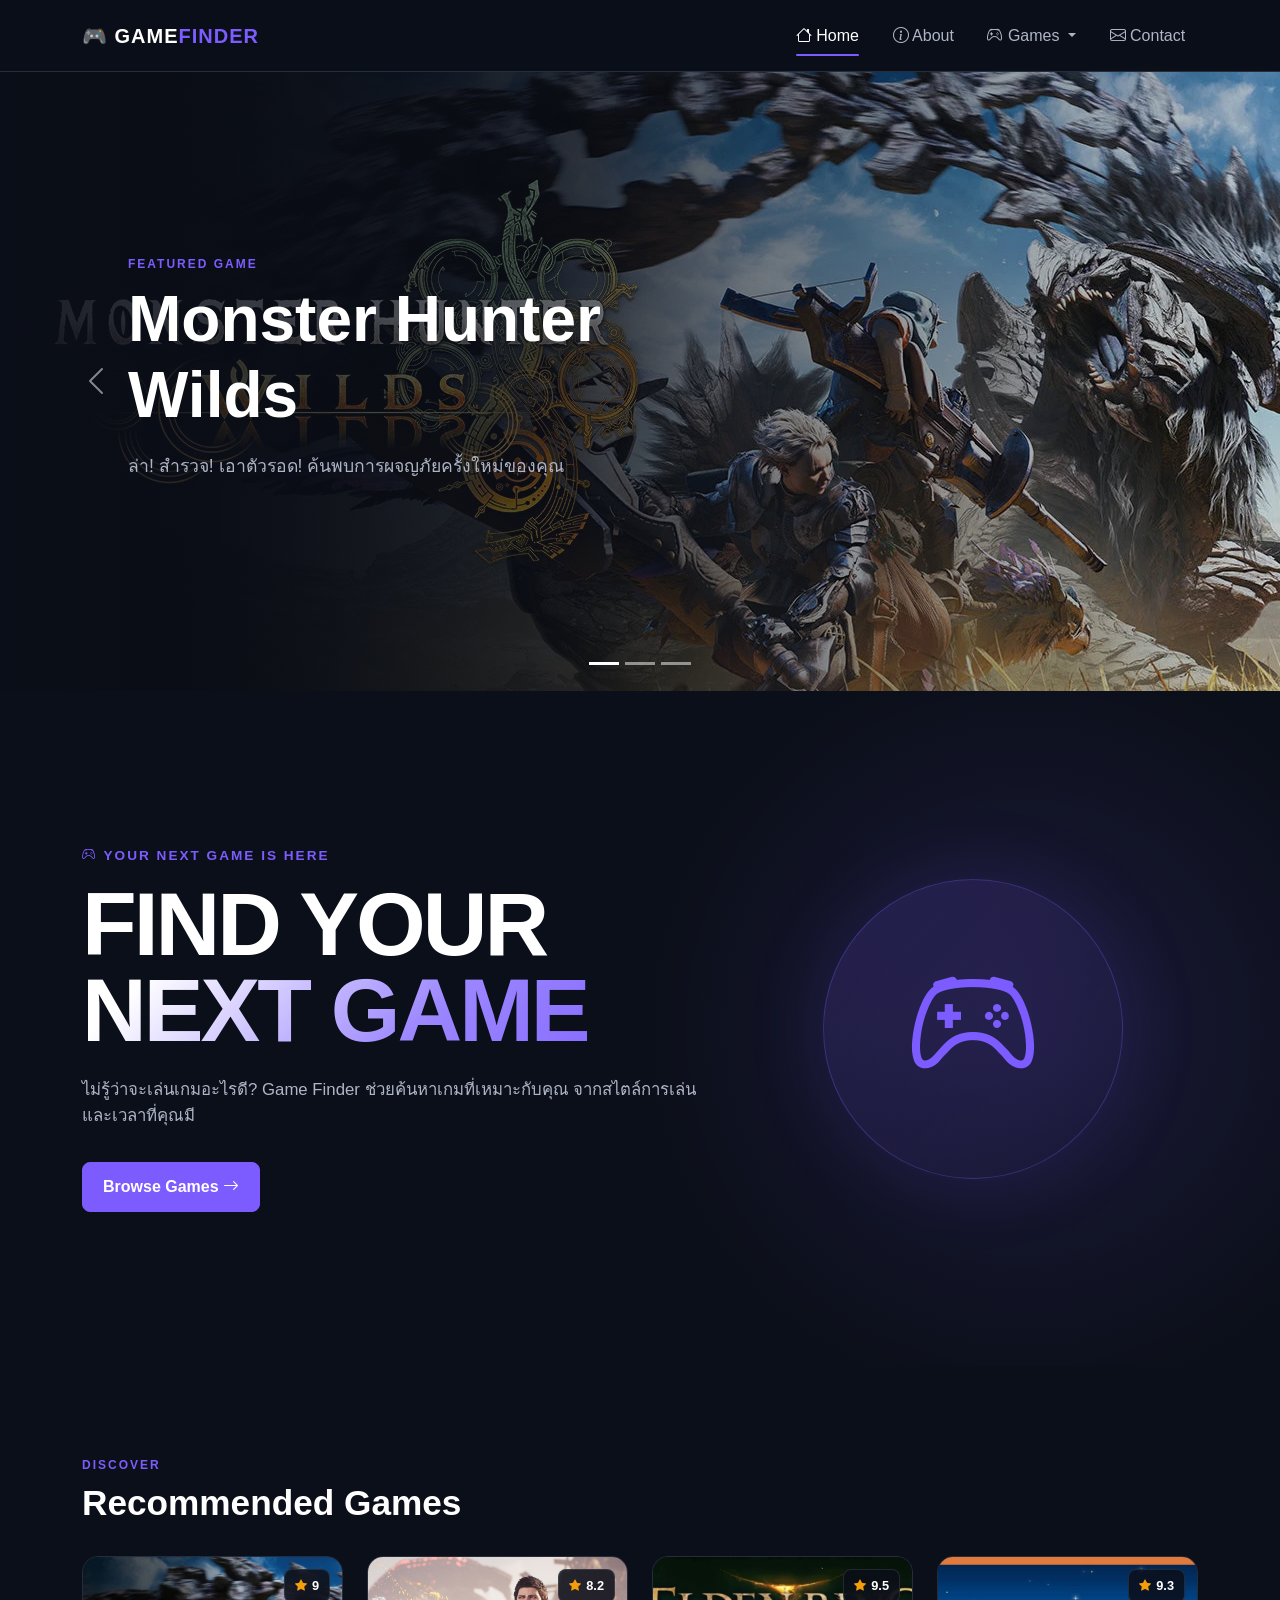
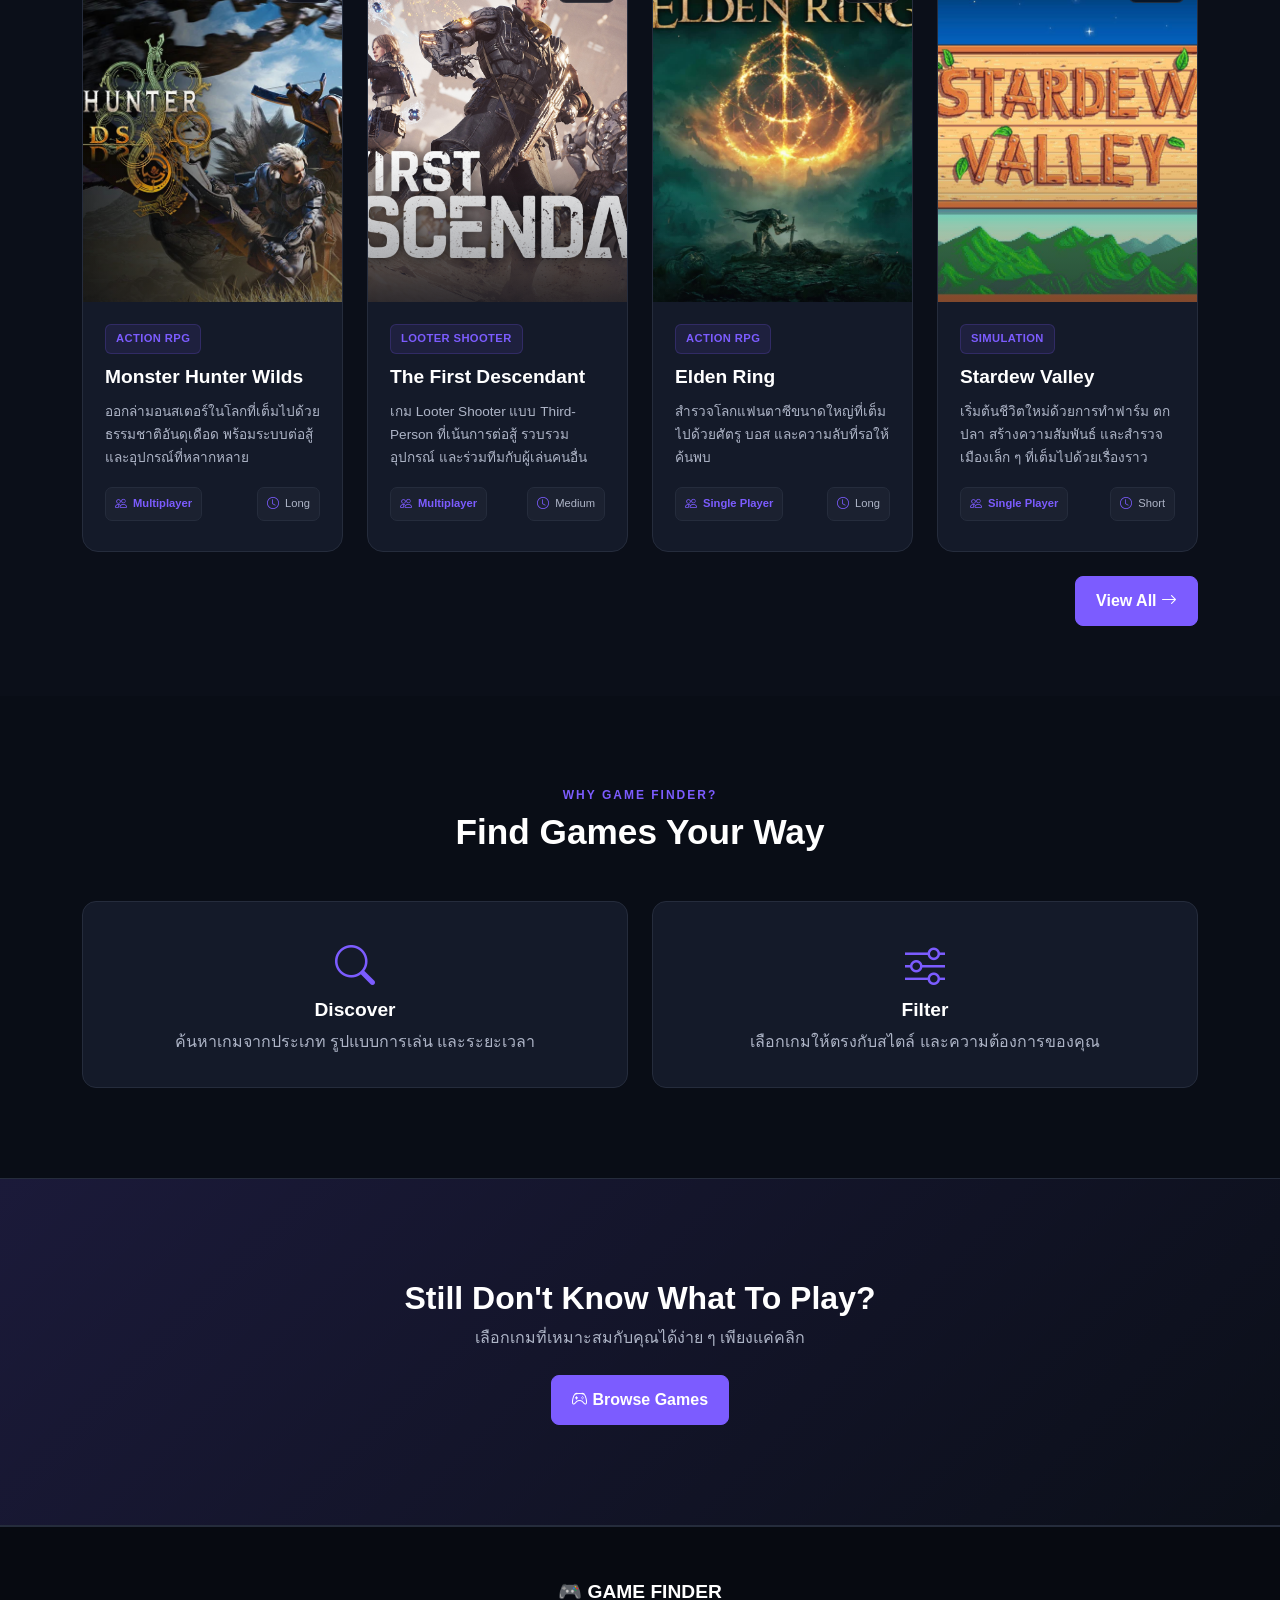
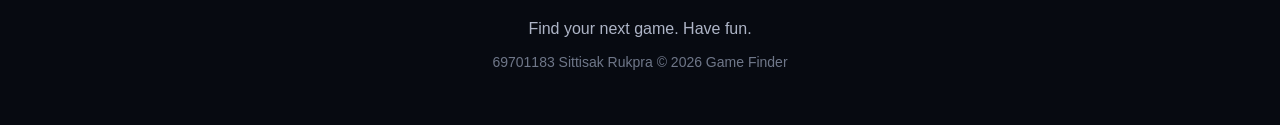
==== commit 252376e0: "update 20260922-1041" ====
--- a/index.html
+++ b/index.html
@@ -12,10 +12,10 @@
 
     <meta
         name="description"
-        content="Game Playing เว็บไซต์ช่วยค้นหาเกมที่เหมาะกับคุณ"
+        content="Game Finder เว็บไซต์ช่วยค้นหาเกมที่เหมาะกับคุณ"
     >
 
-    <title>Game Playing | Play Your Next Game</title>
+    <title>Game Finder | Find Your Next Game</title>
 
 
     <!-- Bootstrap 5 -->
@@ -315,7 +315,7 @@
 
                         <h1 class="hero-title">
 
-                            PLAY YOUR
+                            FIND YOUR
 
                             <span style="display: block;
     color: transparent;
@@ -330,7 +330,10 @@
 
                             ไม่รู้ว่าจะเล่นเกมอะไรดี?
 
-                            Game Playing ตอบโจทย์การเล่นเกมที่เหมาะกับคุณ  
+                            <!--Game Playing ตอบโจทย์การเล่นเกมที่เหมาะกับคุณ  
+                            จากสไตล์การเล่นและเวลาที่คุณมี-->
+
+                            Game Finder ช่วยค้นหาเกมที่เหมาะกับคุณ
                             จากสไตล์การเล่นและเวลาที่คุณมี
 
                         </p>
@@ -420,19 +423,6 @@
 
                     </div>
 
-
-                    <button
-                        type="button"
-                        class="btn btn-link view-all"
-                        onclick="goToPage('games.html')"
-                    >
-
-                        View All
-
-                        <i class="bi bi-arrow-right"></i>
-
-                    </button>
-
                 </div>
 
 
@@ -441,6 +431,21 @@
                     class="row g-4"
                 ></div>
 
+                <div class="d-grid gap-2 d-md-flex justify-content-md-end">
+                    <button
+                        type="button"
+                        class="btn btn-primary-custom mt-4"
+                        onclick="goToPage('games.html')"
+                        style="margin-bottom: -20px;"
+                    >
+
+                        View All
+
+                        <i class="bi bi-arrow-right"></i>
+
+                    </button>
+                </div>
+
             </div>
 
         </section>
@@ -458,11 +463,11 @@
                 <div class="text-center mb-5">
 
                     <p class="section-label">
-                        WHY GAME PLAYING?
+                        WHY GAME FINDER?
                     </p>
 
                     <h2 class="section-title">
-                        Play Games Your Way
+                        Find Games Your Way
                     </h2>
 
                 </div>
@@ -471,7 +476,7 @@
                 <div class="row g-4">
 
 
-                    <div class="col-md-4">
+                    <div class="col-6">
 
                         <div class="feature-card">
 
@@ -491,7 +496,7 @@
                     </div>
 
 
-                    <div class="col-md-4">
+                    <div class="col-6">
 
                         <div class="feature-card">
 
@@ -511,7 +516,7 @@
                     </div>
 
 
-                    <div class="col-md-4">
+                    <!--<div class="col-md-4">
 
                         <div class="feature-card">
 
@@ -527,7 +532,7 @@
 
                         </div>
 
-                    </div>
+                    </div>-->
 
                 </div>
 
@@ -550,7 +555,7 @@
                 </h2>
 
                 <p>
-                    เลือกเกมที่เหมาะสมกับคุณได้ง่าย ๆ เพียงแค่
+                    เลือกเกมที่เหมาะสมกับคุณได้ง่าย ๆ เพียงแค่คลิก
                 </p>
 
 
--- a/css/style.css
+++ b/css/style.css
@@ -3469,4 +3469,142 @@
         font-size: 0.75rem;
     }
 
+}
+
+/* ========================================
+   CONTACT INFO LIST
+======================================== */
+
+.contact-info-list {
+    display: flex;
+    flex-direction: column;
+    gap: 14px;
+    margin-top: 25px;
+}
+
+.contact-info-item {
+    display: flex;
+    align-items: flex-start;
+    gap: 14px;
+    padding: 16px;
+
+    background: var(--bg-card);
+    border: 1px solid var(--border);
+    border-radius: 12px;
+
+    transition:
+        background 0.2s ease,
+        border-color 0.2s ease,
+        transform 0.2s ease;
+}
+
+.contact-info-item:hover {
+    background: rgba(124, 92, 255, 0.05);
+    border-color: rgba(124, 92, 255, 0.4);
+    transform: translateY(-2px);
+}
+
+
+/* ========================================
+   CONTACT ICON
+======================================== */
+
+.contact-icon {
+    flex: 0 0 42px;
+
+    width: 42px;
+    height: 42px;
+
+    display: flex;
+    align-items: center;
+    justify-content: center;
+
+    background: rgba(124, 92, 255, 0.1);
+    border: 1px solid rgba(124, 92, 255, 0.2);
+    border-radius: 10px;
+
+    color: var(--primary);
+    font-size: 1rem;
+
+    transition:
+        background 0.2s ease,
+        border-color 0.2s ease,
+        color 0.2s ease,
+        transform 0.2s ease;
+}
+
+.contact-info-item:hover .contact-icon {
+    background: rgba(124, 92, 255, 0.18);
+    border-color: rgba(124, 92, 255, 0.4);
+    transform: scale(1.05);
+}
+
+.contact-icon i {
+    line-height: 1;
+}
+
+
+/* ========================================
+   CONTACT INFO CONTENT
+======================================== */
+
+.contact-info-item h4 {
+    margin: 0 0 4px;
+
+    color: var(--text-primary);
+    font-size: 0.8rem;
+    font-weight: 700;
+}
+
+.contact-info-item p {
+    margin: 0;
+
+    color: var(--text-secondary);
+    font-size: 0.8rem;
+    line-height: 1.6;
+}
+
+.contact-info-item a {
+    color: var(--text-secondary);
+    text-decoration: none;
+
+    transition: color 0.2s ease;
+}
+
+.contact-info-item a:hover {
+    color: var(--primary);
+}
+
+
+/* ========================================
+   CONTACT INFO - MOBILE
+======================================== */
+
+@media (max-width: 575.98px) {
+
+    .contact-info-list {
+        gap: 10px;
+        margin-top: 20px;
+    }
+
+    .contact-info-item {
+        padding: 13px;
+        gap: 11px;
+    }
+
+    .contact-icon {
+        flex-basis: 38px;
+        width: 38px;
+        height: 38px;
+        font-size: 0.9rem;
+    }
+
+    .contact-info-item h4 {
+        font-size: 0.75rem;
+    }
+
+    .contact-info-item p {
+        font-size: 0.75rem;
+    }
+
 }
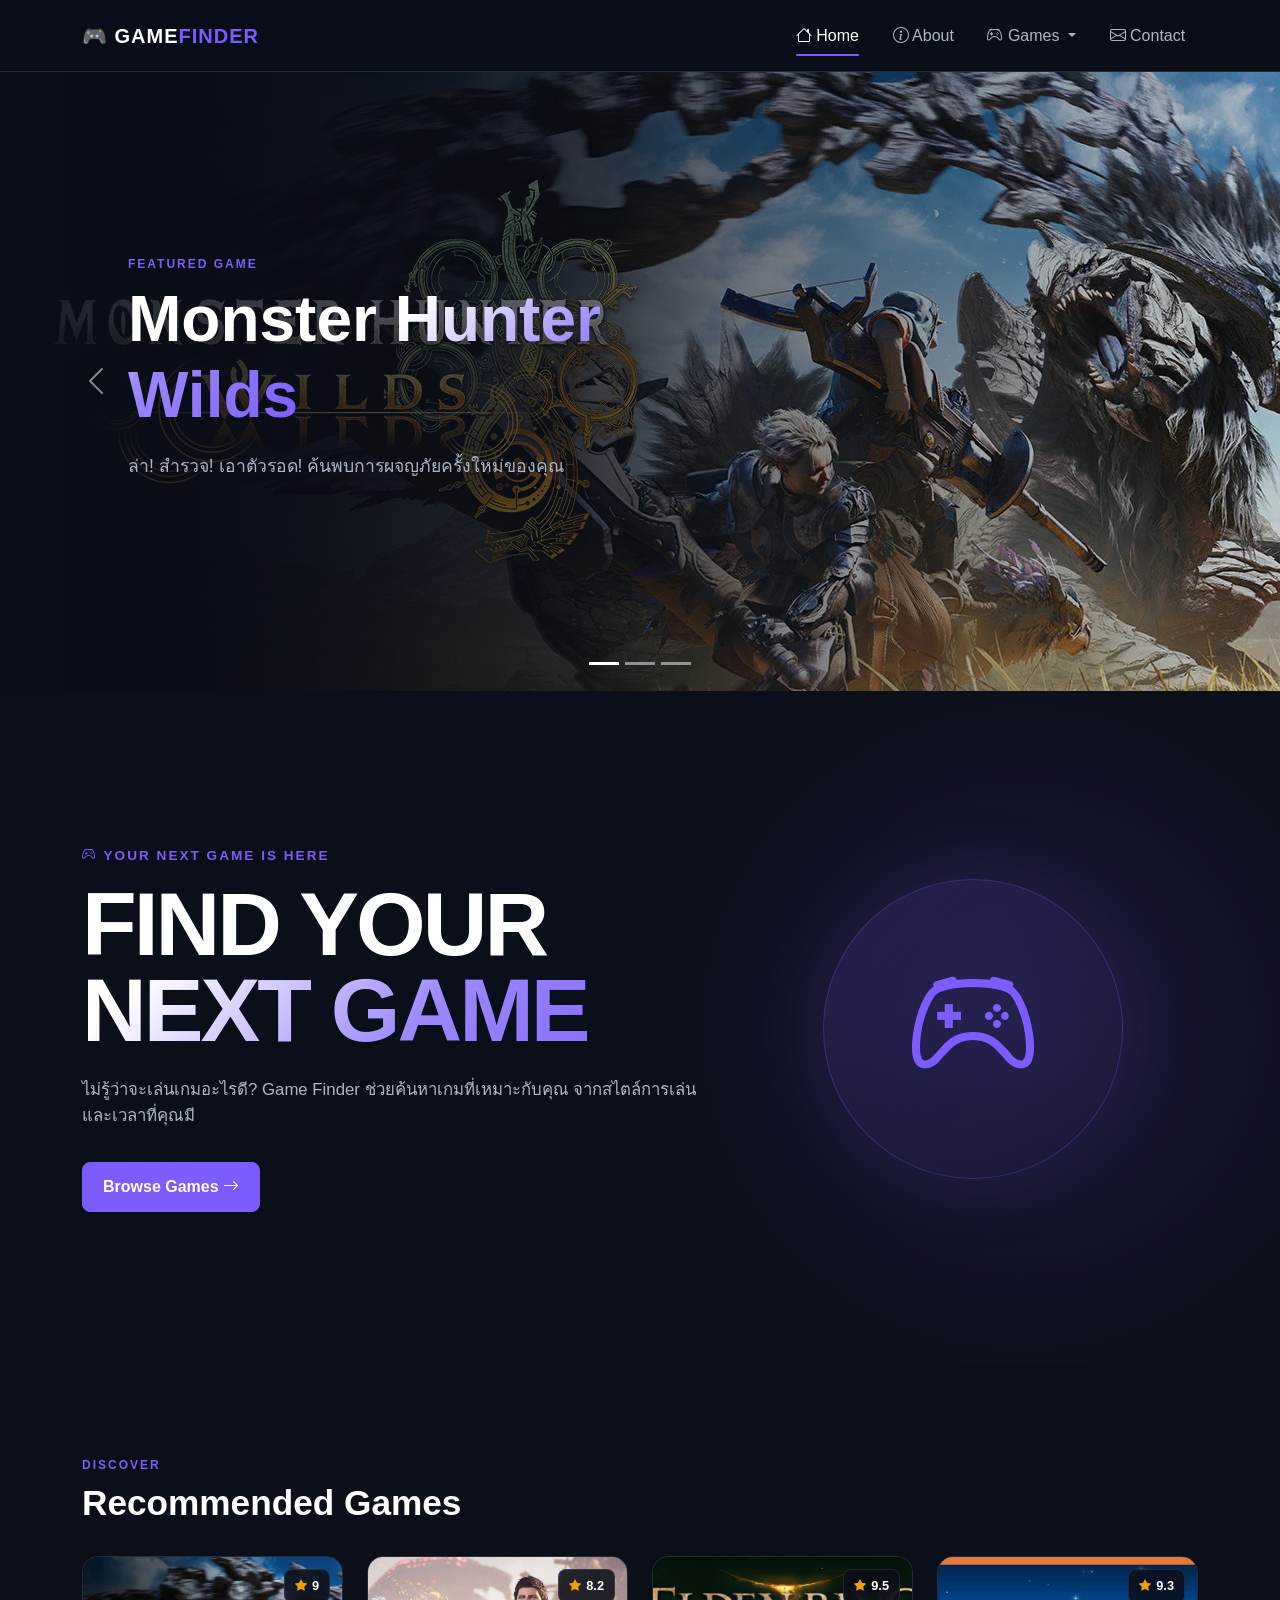
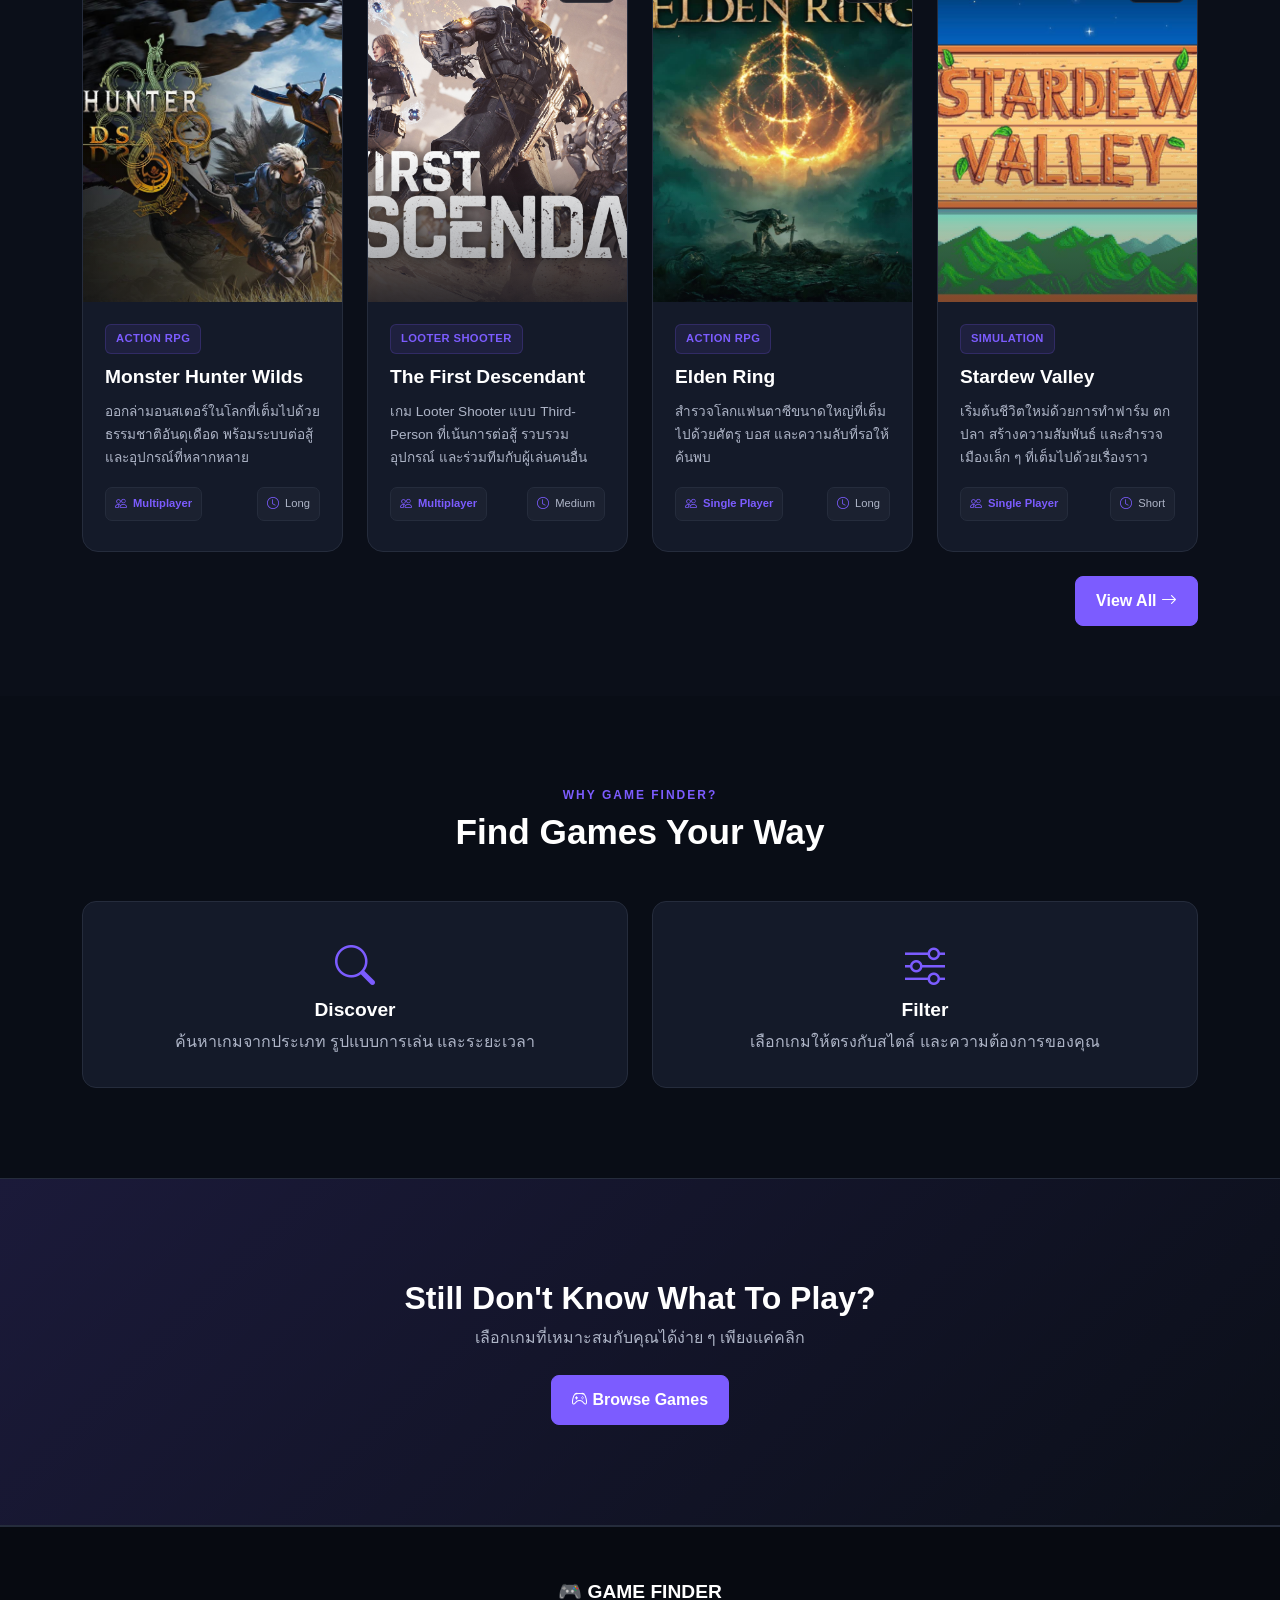
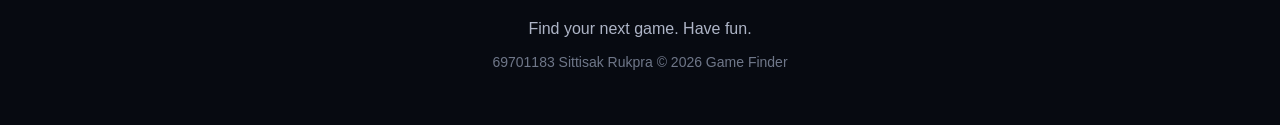
==== commit b8b0b1a0: "update 20260922-1106" ====
--- a/index.html
+++ b/index.html
@@ -123,7 +123,12 @@
                             </p>
 
                             <h1>
-                                Monster Hunter Wilds
+                                Monster
+                                <span style="
+    color: transparent;
+    background: linear-gradient(135deg, #ffffff 10%, #9B86FF 55%, #7C5CFF 100%);
+    background-clip: text;
+    -webkit-background-clip: text;">Hunter Wilds</span>
                             </h1>
 
                             <p>
@@ -170,7 +175,11 @@
                             </p>
 
                             <h1>
-                                Elden Ring
+                                Elden <span style="
+    color: transparent;
+    background: linear-gradient(135deg, #ffffff 10%, #9B86FF 55%, #7C5CFF 100%);
+    background-clip: text;
+    -webkit-background-clip: text;">Ring</span>
                             </h1>
 
                             <p>
@@ -218,7 +227,11 @@
                             </p>
 
                             <h1>
-                                Helldivers 2
+                                Helldi<span style="
+    color: transparent;
+    background: linear-gradient(135deg, #ffffff 10%, #9B86FF 55%, #7C5CFF 100%);
+    background-clip: text;
+    -webkit-background-clip: text;">vers 2</span>
                             </h1>
 
                             <p>
--- a/css/style.css
+++ b/css/style.css
@@ -3607,4 +3607,180 @@
         font-size: 0.75rem;
     }
 
+}
+
+/* =========================================
+   CONTACT SUCCESS
+   ========================================= */
+
+.contact-success {
+    display: flex;
+    flex-direction: column;
+    align-items: center;
+    justify-content: center;
+
+    width: 100%;
+
+    min-height: 360px;
+
+    padding: 50px 30px;
+
+    text-align: center;
+
+    background: var(--bg-card);
+
+    border: 1px solid var(--border);
+
+    border-radius: 16px;
+
+    box-sizing: border-box;
+
+    animation:
+        contactSuccessIn 0.35s ease;
+}
+
+
+/* =========================================
+   SUCCESS ICON
+   ========================================= */
+
+.contact-success > i {
+    display: flex;
+    align-items: center;
+    justify-content: center;
+
+    width: 80px;
+    height: 80px;
+
+    margin-bottom: 22px;
+
+    border-radius: 50%;
+
+    background:
+        rgba(124, 92, 255, 0.12);
+
+    border:
+        1px solid
+        rgba(124, 92, 255, 0.25);
+
+    color: var(--primary);
+
+    font-size: 2.5rem;
+
+    box-shadow:
+        0 10px 30px
+        rgba(124, 92, 255, 0.12);
+}
+
+
+/* =========================================
+   SUCCESS TITLE
+   ========================================= */
+
+.contact-success h3 {
+    margin: 0 0 10px;
+
+    color: var(--text-primary);
+
+    font-size: 1.5rem;
+
+    font-weight: 800;
+
+    line-height: 1.3;
+}
+
+
+/* =========================================
+   SUCCESS DESCRIPTION
+   ========================================= */
+
+.contact-success p {
+    max-width: 450px;
+
+    margin: 0;
+
+    color: var(--text-secondary);
+
+    font-size: 0.9rem;
+
+    line-height: 1.7;
+}
+
+
+/* =========================================
+   SUCCESS ANIMATION
+   ========================================= */
+
+@keyframes contactSuccessIn {
+
+    from {
+        opacity: 0;
+
+        transform:
+            translateY(15px)
+            scale(0.98);
+    }
+
+    to {
+        opacity: 1;
+
+        transform:
+            translateY(0)
+            scale(1);
+    }
+
+}
+
+
+/* =========================================
+   CONTACT SUCCESS RESPONSIVE
+   ========================================= */
+
+@media (max-width: 767.98px) {
+
+    .contact-success {
+        min-height: 300px;
+
+        padding: 40px 20px;
+    }
+
+    .contact-success > i {
+        width: 70px;
+        height: 70px;
+
+        font-size: 2.2rem;
+    }
+
+    .contact-success h3 {
+        font-size: 1.3rem;
+    }
+
+    .contact-success p {
+        font-size: 0.85rem;
+    }
+
+}
+
+
+@media (max-width: 575.98px) {
+
+    .contact-success {
+        min-height: 260px;
+
+        padding: 35px 16px;
+    }
+
+    .contact-success > i {
+        width: 60px;
+        height: 60px;
+
+        margin-bottom: 18px;
+
+        font-size: 1.9rem;
+    }
+
+    .contact-success h3 {
+        font-size: 1.2rem;
+    }
+
 }
